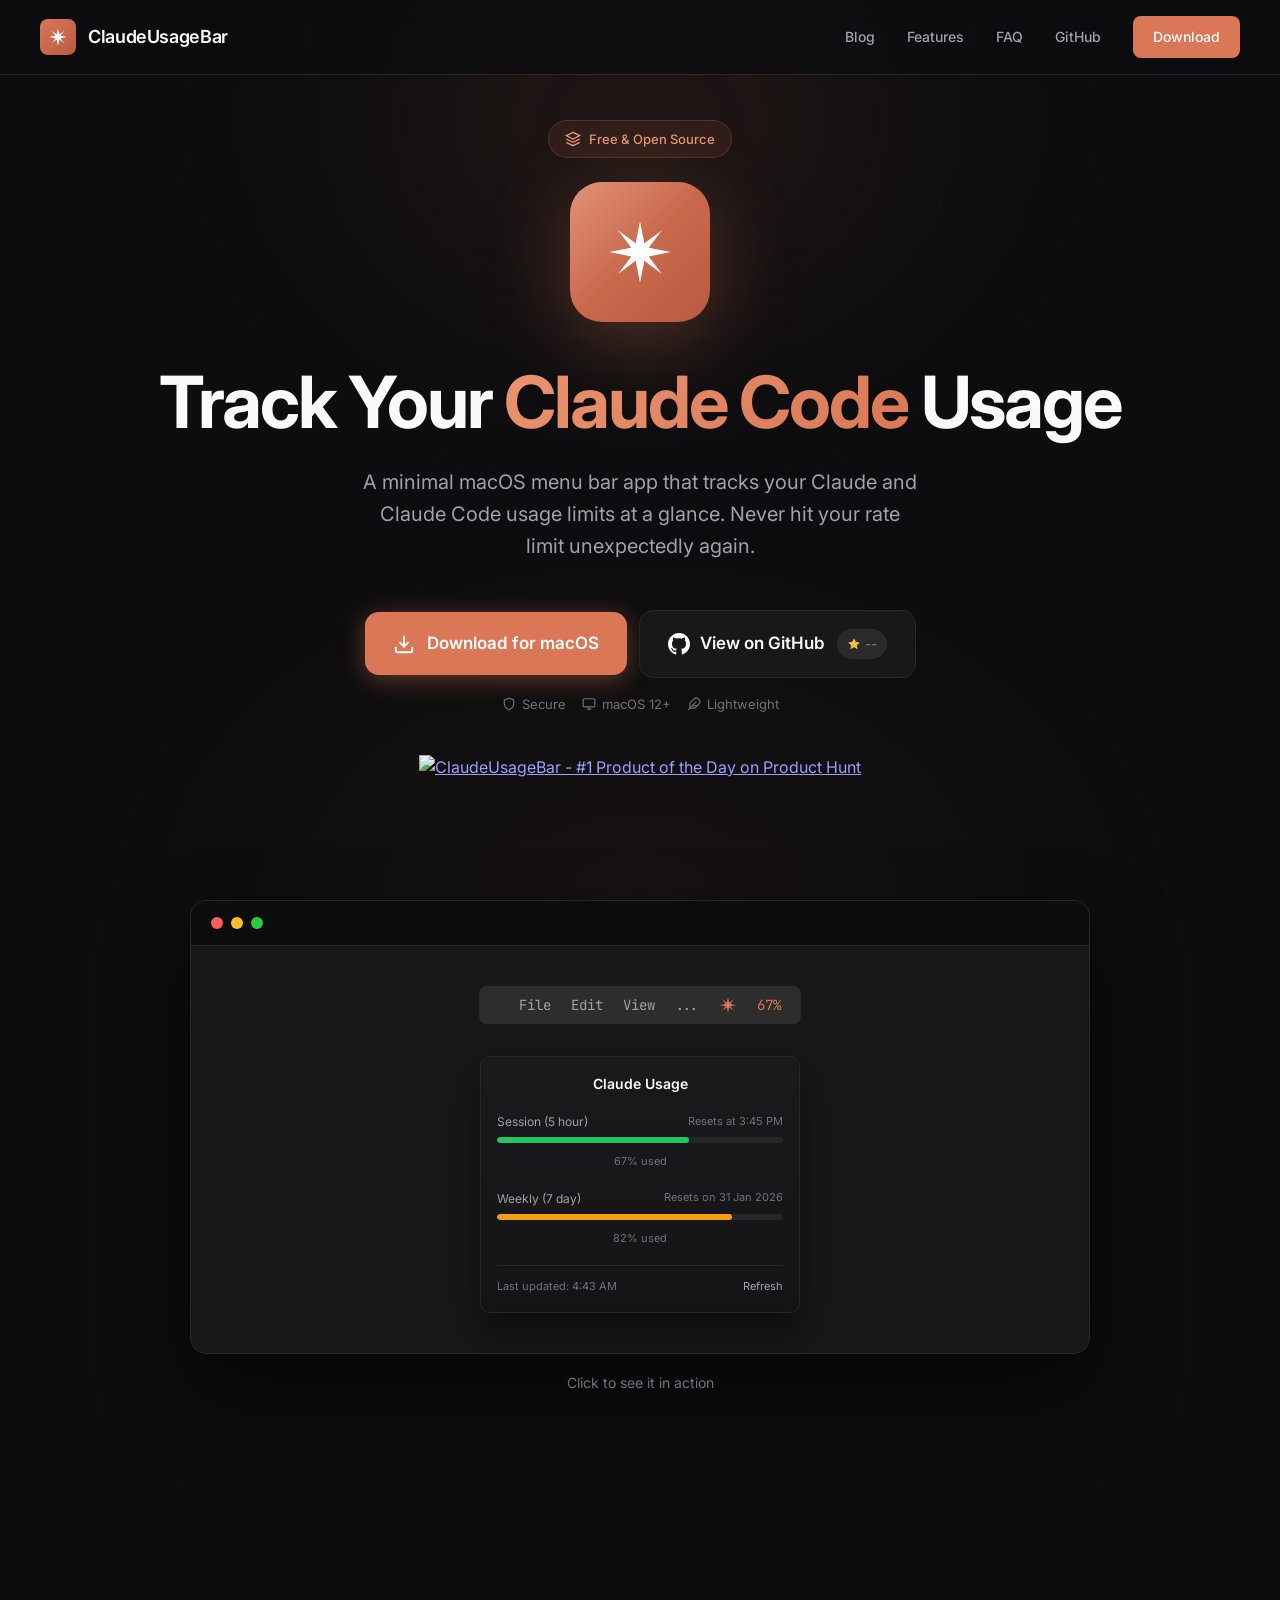
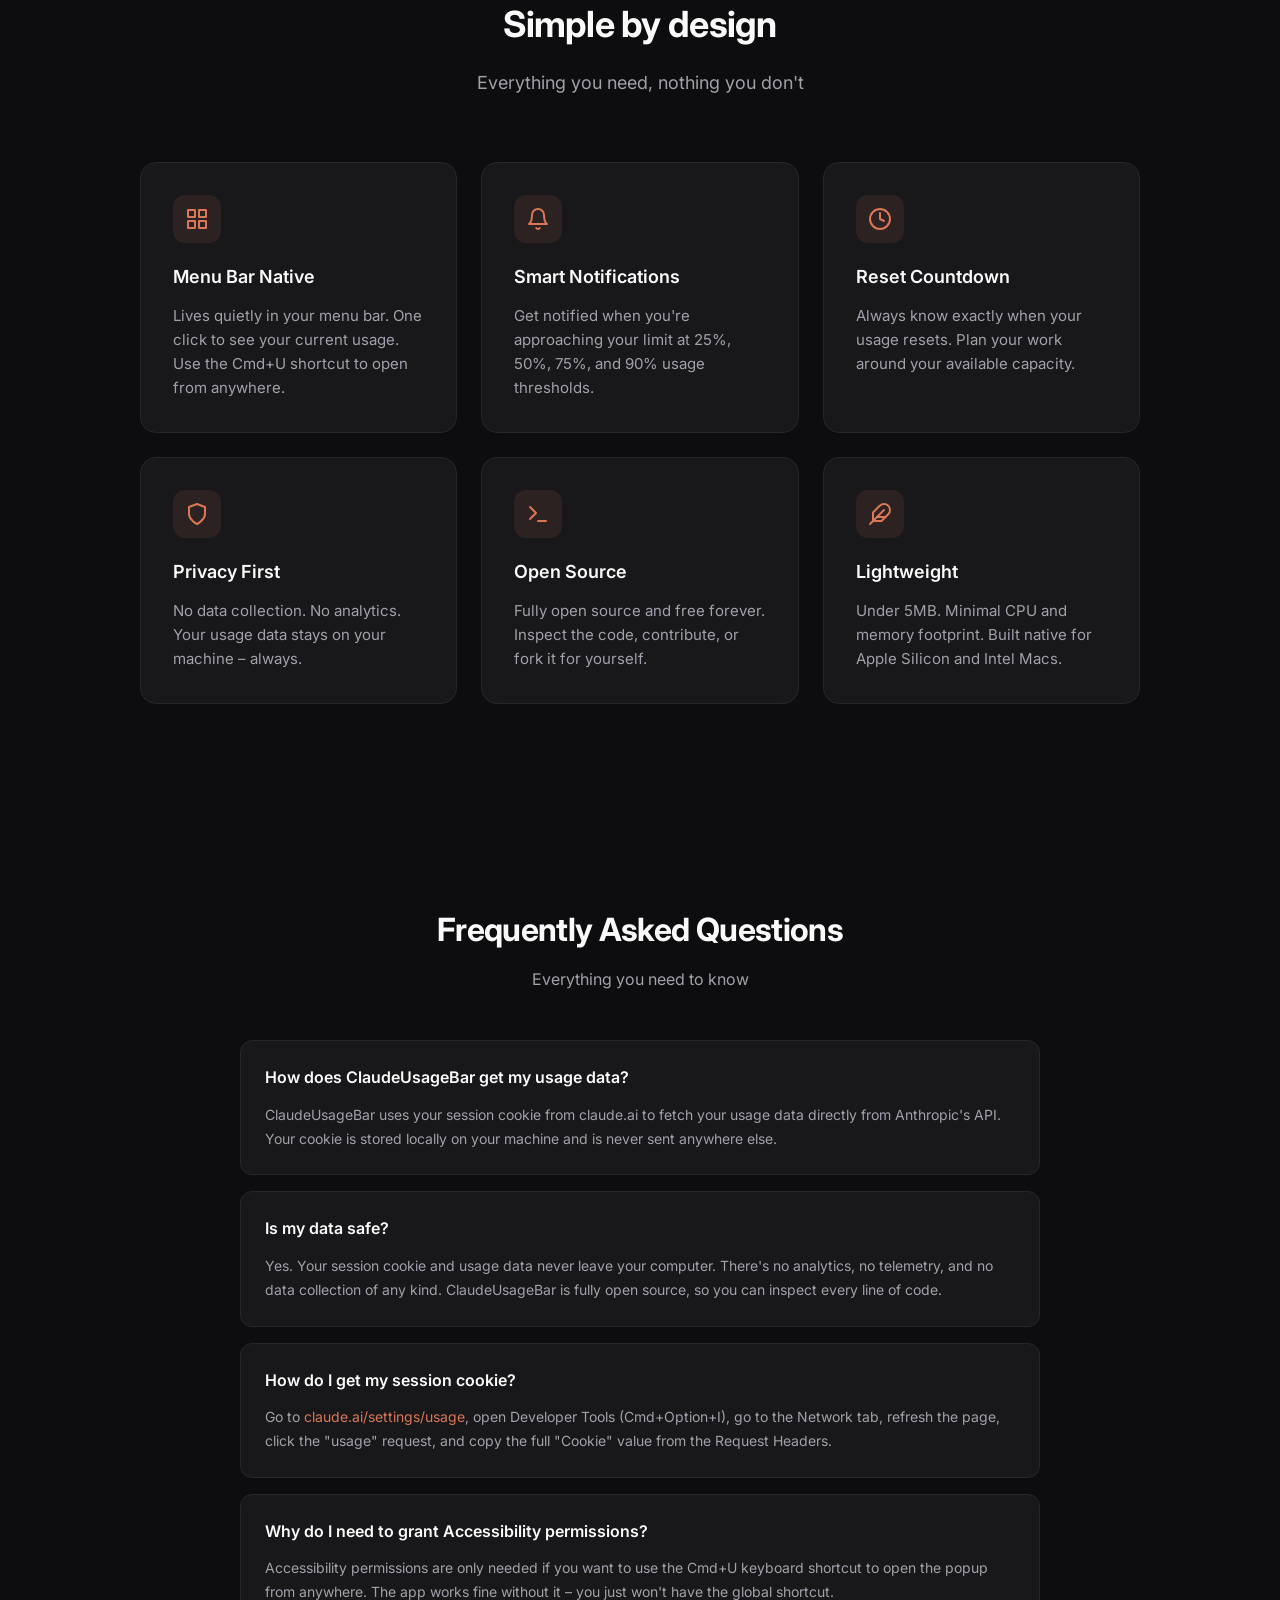
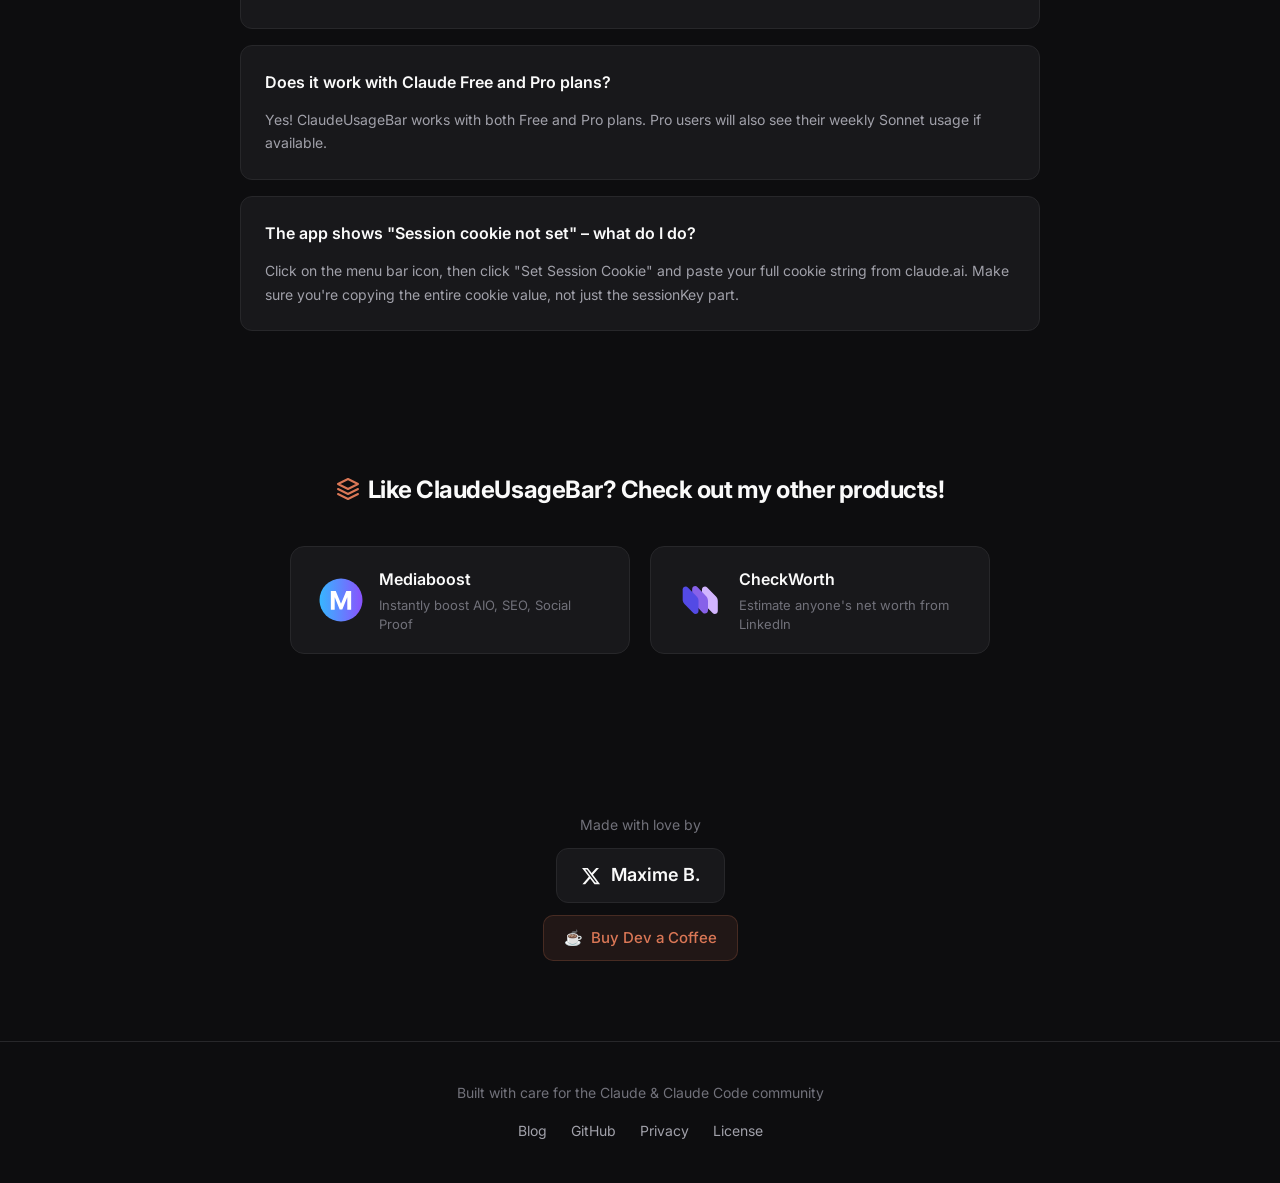
==== website/index.html @ 6d3be567 "chore: replace Scalepages promo with CheckWorth" ====
<!DOCTYPE html>
<html lang="en" style="background-color: #0d0d0f;">
<head>
  <meta charset="UTF-8">
  <meta name="viewport" content="width=device-width, initial-scale=1.0">
  <meta name="theme-color" content="#0d0d0f">
  <meta name="color-scheme" content="dark">
  <meta name="apple-mobile-web-app-status-bar-style" content="black-translucent">
  <link rel="icon" type="image/svg+xml" href="favicon.svg">
  <link rel="apple-touch-icon" href="apple-touch-icon.png">
  <link rel="canonical" href="https://claudeusagebar.com/">
  <title>ClaudeUsageBar – Free Claude & Claude Code Usage Tracker for macOS</title>
  <meta name="description" content="Free, open-source macOS menu bar app that tracks your Claude and Claude Code usage limits in real time. Get notifications before hitting your limit. Lightweight, private, and native.">
  <!-- Open Graph -->
  <meta property="og:type" content="website">
  <meta property="og:url" content="https://claudeusagebar.com/">
  <meta property="og:title" content="ClaudeUsageBar – Free Claude & Claude Code Usage Tracker for macOS">
  <meta property="og:description" content="Free, open-source macOS menu bar app that tracks your Claude and Claude Code usage limits in real time. Get notifications before hitting your limit. Lightweight, private, and native.">
  <meta property="og:image" content="https://claudeusagebar.com/og-image.png">
  <meta property="og:image:width" content="1200">
  <meta property="og:image:height" content="630">
  <meta property="og:image:alt" content="ClaudeUsageBar - Track your Claude AI usage from the macOS menu bar">
  <!-- Twitter -->
  <meta name="twitter:card" content="summary_large_image">
  <meta name="twitter:site" content="@maximemb_">
  <meta name="twitter:creator" content="@maximemb_">
  <meta name="twitter:title" content="ClaudeUsageBar – Free Claude & Claude Code Usage Tracker for macOS">
  <meta name="twitter:description" content="Free, open-source macOS menu bar app that tracks your Claude and Claude Code usage limits in real time. Get notifications before hitting your limit.">
  <meta name="twitter:image" content="https://claudeusagebar.com/og-image.png">
  <meta name="twitter:image:width" content="1200">
  <meta name="twitter:image:height" content="630">
  <meta name="twitter:image:alt" content="ClaudeUsageBar - Track your Claude AI usage from the macOS menu bar">
  <link rel="preconnect" href="https://fonts.googleapis.com">
  <link rel="preconnect" href="https://fonts.gstatic.com" crossorigin>
  <link href="https://fonts.googleapis.com/css2?family=Inter:wght@400;500;600;700&family=JetBrains+Mono:wght@500&display=swap" rel="stylesheet">
  <style>
    :root {
      --claude-orange: #da7756;
      --claude-orange-dark: #b85a42;
      --claude-orange-light: #e8956f;
      --bg-dark: #0d0d0f;
      --bg-card: #18181b;
      --bg-card-hover: #1f1f23;
      --text-primary: #fafafa;
      --text-secondary: #a1a1aa;
      --text-muted: #71717a;
      --border: #27272a;
    }

    * {
      margin: 0;
      padding: 0;
      box-sizing: border-box;
    }

    html {
      scroll-behavior: smooth;
      background-color: #0d0d0f !important;
    }

    body {
      font-family: 'Inter', -apple-system, BlinkMacSystemFont, sans-serif;
      background-color: #0d0d0f !important;
      color: var(--text-primary);
      line-height: 1.6;
      overflow-x: hidden;
      min-height: 100vh;
    }

    /* Ambient background */
    .ambient {
      position: fixed;
      inset: 0;
      pointer-events: none;
      z-index: 0;
    }

    .ambient::before {
      content: '';
      position: absolute;
      top: -20%;
      left: 50%;
      transform: translateX(-50%);
      width: 800px;
      height: 600px;
      background: radial-gradient(ellipse, rgba(218, 119, 86, 0.12) 0%, transparent 70%);
      filter: blur(80px);
    }

    .ambient::after {
      content: '';
      position: absolute;
      bottom: 0;
      left: 0;
      right: 0;
      height: 50%;
      background: radial-gradient(ellipse at bottom, rgba(218, 119, 86, 0.05) 0%, transparent 60%);
    }

    /* Navigation */
    nav {
      position: fixed;
      top: 0;
      left: 0;
      right: 0;
      z-index: 100;
      padding: 16px 24px;
      background: rgba(13, 13, 15, 0.8);
      backdrop-filter: blur(20px);
      border-bottom: 1px solid var(--border);
    }

    .nav-content {
      max-width: 1200px;
      margin: 0 auto;
      display: flex;
      align-items: center;
      justify-content: space-between;
    }

    .logo {
      display: flex;
      align-items: center;
      gap: 12px;
      text-decoration: none;
      color: var(--text-primary);
    }

    .logo-icon {
      width: 36px;
      height: 36px;
      border-radius: 8px;
      background: linear-gradient(135deg, var(--claude-orange) 0%, var(--claude-orange-dark) 100%);
      display: flex;
      align-items: center;
      justify-content: center;
    }

    .logo-icon svg {
      width: 20px;
      height: 20px;
    }

    .logo-text {
      font-weight: 600;
      font-size: 18px;
      letter-spacing: -0.02em;
    }

    .nav-links {
      display: flex;
      align-items: center;
      gap: 32px;
    }

    .nav-links a {
      color: var(--text-secondary);
      text-decoration: none;
      font-size: 14px;
      font-weight: 500;
      transition: color 0.2s;
    }

    .nav-links a:hover {
      color: var(--text-primary);
    }

    .nav-cta {
      background: var(--claude-orange);
      color: white !important;
      padding: 10px 20px;
      border-radius: 8px;
      transition: background 0.2s, transform 0.2s !important;
    }

    .nav-cta:hover {
      background: var(--claude-orange-light) !important;
      transform: translateY(-1px);
    }

    /* Hero */
    .hero {
      position: relative;
      z-index: 1;
      min-height: 100vh;
      display: flex;
      flex-direction: column;
      align-items: center;
      justify-content: center;
      padding: 80px 24px 80px;
      text-align: center;
    }

    .hero-badge {
      display: inline-flex;
      align-items: center;
      gap: 8px;
      padding: 8px 16px;
      background: rgba(218, 119, 86, 0.1);
      border: 1px solid rgba(218, 119, 86, 0.2);
      border-radius: 100px;
      font-size: 13px;
      font-weight: 500;
      color: var(--claude-orange-light);
      margin-bottom: 24px;
      animation: fadeInUp 0.6s ease-out;
    }

    .hero-badge svg {
      width: 16px;
      height: 16px;
    }

    .hero-icon {
      width: 140px;
      height: 140px;
      margin-bottom: 40px;
      animation: fadeInUp 0.6s ease-out 0.1s both;
      filter: drop-shadow(0 20px 40px rgba(218, 119, 86, 0.3));
    }

    .hero-icon-inner {
      width: 100%;
      height: 100%;
      border-radius: 32px;
      background: linear-gradient(135deg, var(--claude-orange) 0%, var(--claude-orange-dark) 100%);
      display: flex;
      align-items: center;
      justify-content: center;
      position: relative;
      overflow: hidden;
    }

    .hero-icon-inner::before {
      content: '';
      position: absolute;
      inset: 0;
      background: linear-gradient(135deg, rgba(255,255,255,0.2) 0%, transparent 50%);
    }

    .hero-icon-inner svg {
      width: 70px;
      height: 70px;
      position: relative;
      z-index: 1;
    }

    h1 {
      font-size: clamp(40px, 8vw, 72px);
      font-weight: 700;
      letter-spacing: -0.03em;
      line-height: 1.1;
      margin-bottom: 24px;
      animation: fadeInUp 0.6s ease-out 0.2s both;
    }

    h1 span {
      background: linear-gradient(135deg, var(--claude-orange-light) 0%, var(--claude-orange) 100%);
      -webkit-background-clip: text;
      -webkit-text-fill-color: transparent;
      background-clip: text;
    }

    .hero-subtitle {
      font-size: 20px;
      color: var(--text-secondary);
      max-width: 560px;
      margin: 0 auto 48px;
      animation: fadeInUp 0.6s ease-out 0.3s both;
    }

    .hero-cta {
      display: flex;
      flex-direction: column;
      align-items: center;
      gap: 16px;
      animation: fadeInUp 0.6s ease-out 0.4s both;
    }

    .hero-buttons {
      display: flex;
      align-items: center;
      gap: 12px;
      flex-wrap: wrap;
      justify-content: center;
    }

    .download-btn {
      display: inline-flex;
      align-items: center;
      justify-content: center;
      gap: 12px;
      padding: 18px 28px;
      min-width: 260px;
      background: var(--claude-orange);
      color: white;
      text-decoration: none;
      font-size: 17px;
      font-weight: 600;
      border-radius: 14px;
      transition: all 0.3s;
      box-shadow: 0 4px 24px rgba(218, 119, 86, 0.4);
    }

    .download-btn:hover {
      background: var(--claude-orange-light);
      transform: translateY(-2px);
      box-shadow: 0 8px 32px rgba(218, 119, 86, 0.5);
    }

    .download-btn svg {
      width: 22px;
      height: 22px;
    }

    .github-btn {
      display: inline-flex;
      align-items: center;
      justify-content: center;
      gap: 10px;
      padding: 18px 28px;
      min-width: 260px;
      background: var(--bg-card);
      color: var(--text-primary);
      text-decoration: none;
      font-size: 17px;
      font-weight: 600;
      border-radius: 14px;
      border: 1px solid var(--border);
      transition: all 0.3s;
    }

    .github-btn:hover {
      background: var(--bg-card-hover);
      border-color: var(--text-muted);
      transform: translateY(-2px);
    }

    .github-btn svg {
      width: 22px;
      height: 22px;
      fill: currentColor;
    }

    .github-stars {
      display: inline-flex;
      align-items: center;
      gap: 4px;
      padding: 4px 10px;
      background: rgba(255, 255, 255, 0.08);
      border-radius: 20px;
      font-size: 14px;
      font-weight: 500;
      color: var(--text-muted);
      margin-left: 2px;
    }

    .github-stars svg {
      width: 14px;
      height: 14px;
      fill: #f0c040;
    }

    .download-meta {
      display: flex;
      align-items: center;
      gap: 16px;
      font-size: 13px;
      color: var(--text-muted);
    }

    .download-meta span {
      display: flex;
      align-items: center;
      gap: 6px;
    }

    /* Screenshot */
    .screenshot-section {
      position: relative;
      z-index: 1;
      padding: 0 24px 120px;
    }

    .screenshot-container {
      max-width: 900px;
      margin: 0 auto;
      position: relative;
      text-align: center;
    }

    .screenshot {
      width: 100%;
      background: var(--bg-card);
      border-radius: 16px;
      border: 1px solid var(--border);
      overflow: hidden;
      box-shadow: 0 40px 80px rgba(0, 0, 0, 0.5);
    }

    .screenshot-header {
      display: flex;
      align-items: center;
      gap: 8px;
      padding: 16px 20px;
      background: var(--bg-dark);
      border-bottom: 1px solid var(--border);
    }

    .screenshot-dot {
      width: 12px;
      height: 12px;
      border-radius: 50%;
      background: var(--border);
    }

    .screenshot-dot.red { background: #ff5f57; }
    .screenshot-dot.yellow { background: #ffbd2e; }
    .screenshot-dot.green { background: #28c840; }

    .screenshot-content {
      padding: 40px;
      display: flex;
      align-items: center;
      justify-content: center;
      min-height: 400px;
    }

    .menu-bar-demo {
      display: flex;
      flex-direction: column;
      align-items: center;
      gap: 32px;
    }

    .menu-bar {
      display: flex;
      align-items: center;
      gap: 20px;
      padding: 8px 20px;
      background: #2d2d2d;
      border-radius: 8px;
    }

    .menu-item {
      font-size: 14px;
      color: var(--text-secondary);
      font-family: 'JetBrains Mono', monospace;
    }

    .menu-icon {
      width: 18px;
      height: 18px;
      display: flex;
      align-items: center;
      justify-content: center;
    }

    .menu-icon svg {
      width: 100%;
      height: 100%;
    }

    .usage-popup {
      background: linear-gradient(180deg, #1a1a1c 0%, #141416 100%);
      border: 1px solid var(--border);
      border-radius: 10px;
      padding: 16px;
      min-width: 320px;
      box-shadow: 0 20px 40px rgba(0, 0, 0, 0.5);
    }

    .usage-popup-title {
      font-weight: 600;
      font-size: 14px;
      margin-bottom: 16px;
      color: var(--text-primary);
    }

    .usage-section {
      margin-bottom: 16px;
    }

    .usage-section:last-of-type {
      margin-bottom: 12px;
    }

    .usage-section-header {
      display: flex;
      justify-content: space-between;
      align-items: center;
      margin-bottom: 6px;
    }

    .usage-section-label {
      font-size: 12px;
      color: var(--text-secondary);
    }

    .usage-section-reset {
      font-size: 11px;
      color: var(--text-muted);
    }

    .usage-progress {
      height: 6px;
      background: var(--border);
      border-radius: 3px;
      overflow: hidden;
      margin-bottom: 4px;
    }

    .usage-progress-bar {
      height: 100%;
      border-radius: 3px;
      transition: width 1s ease-out;
    }

    .usage-progress-bar.green {
      background: #22c55e;
    }

    .usage-progress-bar.orange {
      background: #f59e0b;
    }

    .usage-progress-bar.red {
      background: #ef4444;
    }

    .usage-section-percent {
      font-size: 11px;
      color: var(--text-muted);
    }

    .usage-popup-footer {
      display: flex;
      justify-content: space-between;
      align-items: center;
      padding-top: 12px;
      border-top: 1px solid var(--border);
      font-size: 11px;
      color: var(--text-muted);
    }

    .usage-popup-refresh {
      color: var(--text-secondary);
      cursor: pointer;
      transition: color 0.2s;
    }

    .usage-popup-refresh:hover {
      color: var(--text-primary);
    }

    /* Features */
    .features {
      position: relative;
      z-index: 1;
      padding: 80px 24px 120px;
    }

    .features-header {
      text-align: center;
      margin-bottom: 64px;
    }

    .features-header h2 {
      font-size: 36px;
      font-weight: 700;
      letter-spacing: -0.02em;
      margin-bottom: 16px;
    }

    .features-header p {
      color: var(--text-secondary);
      font-size: 18px;
    }

    .features-grid {
      display: grid;
      grid-template-columns: repeat(auto-fit, minmax(300px, 1fr));
      gap: 24px;
      max-width: 1000px;
      margin: 0 auto;
    }

    .feature-card {
      background: var(--bg-card);
      border: 1px solid var(--border);
      border-radius: 16px;
      padding: 32px;
      transition: all 0.3s;
    }

    .feature-card:hover {
      background: var(--bg-card-hover);
      border-color: rgba(218, 119, 86, 0.3);
      transform: translateY(-4px);
    }

    .feature-icon {
      width: 48px;
      height: 48px;
      background: rgba(218, 119, 86, 0.1);
      border-radius: 12px;
      display: flex;
      align-items: center;
      justify-content: center;
      margin-bottom: 20px;
    }

    .feature-icon svg {
      width: 24px;
      height: 24px;
      stroke: var(--claude-orange);
    }

    .feature-card h3 {
      font-size: 18px;
      font-weight: 600;
      margin-bottom: 12px;
    }

    .feature-card p {
      color: var(--text-secondary);
      font-size: 15px;
      line-height: 1.6;
    }

    /* Footer */
    footer {
      position: relative;
      z-index: 1;
      padding: 40px 24px;
      border-top: 1px solid var(--border);
      text-align: center;
    }

    .footer-content {
      max-width: 1200px;
      margin: 0 auto;
      display: flex;
      flex-direction: column;
      align-items: center;
      gap: 16px;
    }

    .footer-text {
      font-size: 14px;
      color: var(--text-muted);
    }

    .footer-links {
      display: flex;
      gap: 24px;
    }

    .footer-links a {
      color: var(--text-secondary);
      text-decoration: none;
      font-size: 14px;
      transition: color 0.2s;
    }

    .footer-links a:hover {
      color: var(--text-primary);
    }

    /* Animations */
    @keyframes fadeInUp {
      from {
        opacity: 0;
        transform: translateY(20px);
      }
      to {
        opacity: 1;
        transform: translateY(0);
      }
    }

    /* Creator section */
    .creator {
      position: relative;
      z-index: 1;
      padding: 80px 24px;
      text-align: center;
    }

    .creator-content {
      display: flex;
      flex-direction: column;
      align-items: center;
      gap: 12px;
    }

    .creator-label {
      font-size: 14px;
      color: var(--text-muted);
    }

    .creator-link {
      display: inline-flex;
      align-items: center;
      gap: 10px;
      color: var(--text-primary);
      text-decoration: none;
      font-size: 18px;
      font-weight: 600;
      padding: 12px 24px;
      background: var(--bg-card);
      border: 1px solid var(--border);
      border-radius: 12px;
      transition: all 0.3s;
    }

    .creator-link:hover {
      background: var(--bg-card-hover);
      border-color: rgba(218, 119, 86, 0.3);
      transform: translateY(-2px);
    }

    .creator-link svg {
      width: 20px;
      height: 20px;
      fill: currentColor;
    }

    .coffee-link {
      display: inline-flex;
      align-items: center;
      gap: 8px;
      color: var(--claude-orange);
      text-decoration: none;
      font-size: 15px;
      font-weight: 500;
      padding: 10px 20px;
      background: rgba(218, 119, 86, 0.1);
      border: 1px solid rgba(218, 119, 86, 0.2);
      border-radius: 10px;
      transition: all 0.3s;
    }

    .coffee-link:hover {
      background: rgba(218, 119, 86, 0.15);
      border-color: rgba(218, 119, 86, 0.3);
      transform: translateY(-2px);
    }

    /* Other Products */
    .other-products {
      position: relative;
      z-index: 1;
      padding: 60px 24px 80px;
    }

    .other-products-header {
      text-align: center;
      margin-bottom: 36px;
    }

    .other-products-header h2 {
      font-size: 24px;
      font-weight: 700;
      letter-spacing: -0.02em;
      color: var(--text-primary);
    }

    .products-grid {
      display: flex;
      justify-content: center;
      gap: 20px;
      max-width: 700px;
      margin: 0 auto;
      flex-wrap: wrap;
    }

    .product-card {
      display: flex;
      align-items: center;
      gap: 16px;
      padding: 20px 28px;
      background: var(--bg-card);
      border: 1px solid var(--border);
      border-radius: 14px;
      text-decoration: none;
      transition: all 0.3s;
      flex: 1 1 0;
      min-width: 280px;
      max-width: 340px;
    }

    .product-card:hover {
      background: var(--bg-card-hover);
      border-color: rgba(255, 255, 255, 0.1);
      transform: translateY(-3px);
    }

    .product-icon {
      width: 44px;
      height: 44px;
      flex-shrink: 0;
    }

    .product-icon svg {
      width: 100%;
      height: 100%;
    }

    .product-info {
      display: flex;
      flex-direction: column;
      gap: 4px;
    }

    .product-name {
      font-size: 16px;
      font-weight: 600;
      color: var(--text-primary);
    }

    .product-desc {
      font-size: 13px;
      color: var(--text-muted);
      line-height: 1.4;
    }

    /* FAQ Section */
    .faq {
      position: relative;
      z-index: 1;
      padding: 80px 24px;
    }

    .faq-header {
      text-align: center;
      margin-bottom: 48px;
    }

    .faq-header h2 {
      font-size: 32px;
      font-weight: 700;
      letter-spacing: -0.02em;
      margin-bottom: 12px;
    }

    .faq-header p {
      color: var(--text-secondary);
      font-size: 16px;
    }

    .faq-grid {
      max-width: 800px;
      margin: 0 auto;
      display: flex;
      flex-direction: column;
      gap: 16px;
    }

    .faq-item {
      background: var(--bg-card);
      border: 1px solid var(--border);
      border-radius: 12px;
      padding: 24px;
      transition: all 0.3s;
    }

    .faq-item:hover {
      border-color: rgba(218, 119, 86, 0.2);
    }

    .faq-question {
      font-size: 16px;
      font-weight: 600;
      margin-bottom: 12px;
      color: var(--text-primary);
    }

    .faq-answer {
      font-size: 14px;
      color: var(--text-secondary);
      line-height: 1.7;
    }

    .faq-answer a {
      color: var(--claude-orange);
      text-decoration: none;
    }

    .faq-answer a:hover {
      text-decoration: underline;
    }

    /* Mobile menu */
    .mobile-menu-toggle {
      display: none;
      background: none;
      border: none;
      cursor: pointer;
      padding: 8px;
      color: var(--text-primary);
    }

    .mobile-menu-toggle svg {
      width: 24px;
      height: 24px;
      stroke: currentColor;
    }

    .mobile-menu {
      display: none;
      position: fixed;
      top: 69px;
      left: 0;
      right: 0;
      background: rgba(13, 13, 15, 0.98);
      backdrop-filter: blur(20px);
      border-bottom: 1px solid var(--border);
      padding: 16px 24px;
      z-index: 99;
      flex-direction: column;
      gap: 12px;
    }

    .mobile-menu.active {
      display: flex;
    }

    .mobile-menu a {
      color: var(--text-secondary);
      text-decoration: none;
      font-size: 16px;
      font-weight: 500;
      padding: 12px 0;
      border-bottom: 1px solid var(--border);
      transition: color 0.2s;
    }

    .mobile-menu a:last-child {
      border-bottom: none;
    }

    .mobile-menu a:hover {
      color: var(--text-primary);
    }

    .mobile-menu .mobile-cta {
      background: var(--claude-orange);
      color: white;
      padding: 14px 20px;
      border-radius: 10px;
      text-align: center;
      border-bottom: none;
      margin-top: 8px;
    }

    /* Mobile */
    @media (max-width: 768px) {
      .nav-links {
        display: none;
      }

      .mobile-menu-toggle {
        display: block;
      }

      .hero {
        padding: 90px 20px 60px;
      }

      .hero-icon {
        width: 100px;
        height: 100px;
      }

      .hero-icon-inner {
        border-radius: 24px;
      }

      .hero-icon-inner svg {
        width: 50px;
        height: 50px;
      }

      .hero-subtitle {
        font-size: 17px;
      }

      .download-btn {
        padding: 16px 28px;
        font-size: 16px;
      }

      .screenshot-content {
        padding: 24px;
      }

      .features-grid {
        grid-template-columns: 1fr;
      }
    }
  </style>
  <script id="datafast-queue">
    window.datafast = window.datafast || function() {
      window.datafast.q = window.datafast.q || [];
      window.datafast.q.push(arguments);
    };
  </script>
  <script
    defer
    data-website-id="dfid_HMM2pp9guqaCpR3KioH9l"
    data-domain="claudeusagebar.com"
    src="https://datafa.st/js/script.js">
  </script>
</head>
<body style="background-color: #0d0d0f;">
  <div class="ambient"></div>

  <nav>
    <div class="nav-content">
      <a href="#" class="logo">
        <div class="logo-icon">
          <svg viewBox="0 0 16 16" fill="none" xmlns="http://www.w3.org/2000/svg">
            <path d="M8 1L9 6L13 3L10 7L15 8L10 9L13 13L9 10L8 15L7 10L3 13L6 9L1 8L6 7L3 3L7 6L8 1Z" fill="white"/>
          </svg>
        </div>
        <span class="logo-text">ClaudeUsageBar</span>
      </a>
      <div class="nav-links">
        <a href="/blog/">Blog</a>
        <a href="#features">Features</a>
        <a href="#faq">FAQ</a>
        <a href="https://github.com/Artzainnn/ClaudeUsageBar" target="_blank">GitHub</a>
        <a href="https://github.com/Artzainnn/ClaudeUsageBar/releases/latest/download/ClaudeUsageBar-Installer.dmg" class="nav-cta" data-fast-goal="download_macos">Download</a>
      </div>
      <button class="mobile-menu-toggle" onclick="document.getElementById('mobileMenu').classList.toggle('active')">
        <svg viewBox="0 0 24 24" fill="none" stroke-width="2" stroke-linecap="round" stroke-linejoin="round">
          <line x1="3" y1="12" x2="21" y2="12"/>
          <line x1="3" y1="6" x2="21" y2="6"/>
          <line x1="3" y1="18" x2="21" y2="18"/>
        </svg>
      </button>
    </div>
  </nav>
  <div id="mobileMenu" class="mobile-menu">
    <a href="/blog/" onclick="document.getElementById('mobileMenu').classList.remove('active')">Blog</a>
    <a href="#features" onclick="document.getElementById('mobileMenu').classList.remove('active')">Features</a>
    <a href="#faq" onclick="document.getElementById('mobileMenu').classList.remove('active')">FAQ</a>
    <a href="https://github.com/Artzainnn/ClaudeUsageBar" target="_blank" data-fast-goal="view_github">GitHub</a>
    <a href="https://x.com/maximemb_?s=21&t=38Tp8cgg5LrrdHz7FGdtzQ" target="_blank" data-fast-goal="click_twitter">
      <svg style="width: 16px; height: 16px; vertical-align: middle; margin-right: 6px; fill: currentColor;" viewBox="0 0 24 24"><path d="M18.244 2.25h3.308l-7.227 8.26 8.502 11.24H16.17l-5.214-6.817L4.99 21.75H1.68l7.73-8.835L1.254 2.25H8.08l4.713 6.231zm-1.161 17.52h1.833L7.084 4.126H5.117z"/></svg>
      Twitter
    </a>
    <a href="https://donate.stripe.com/3cIcN5b5H7Q8ay8bIDfIs02" target="_blank" data-fast-goal="buy_coffee">☕ Buy Dev a Coffee</a>
    <a href="https://github.com/Artzainnn/ClaudeUsageBar/releases/latest/download/ClaudeUsageBar-Installer.dmg" class="mobile-cta" data-fast-goal="download_macos">Download for macOS</a>
  </div>

  <section class="hero">
    <div class="hero-badge">
      <svg viewBox="0 0 24 24" fill="none" stroke="currentColor" stroke-width="2">
        <path d="M12 2L2 7l10 5 10-5-10-5zM2 17l10 5 10-5M2 12l10 5 10-5"/>
      </svg>
      Free &amp; Open Source
    </div>

    <div class="hero-icon">
      <div class="hero-icon-inner">
        <svg viewBox="0 0 16 16" fill="none" xmlns="http://www.w3.org/2000/svg">
          <path d="M8 1L9 6L13 3L10 7L15 8L10 9L13 13L9 10L8 15L7 10L3 13L6 9L1 8L6 7L3 3L7 6L8 1Z" fill="white"/>
        </svg>
      </div>
    </div>

    <h1>Track Your <span>Claude Code</span> Usage</h1>
    <p class="hero-subtitle">A minimal macOS menu bar app that tracks your Claude and Claude Code usage limits at a glance. Never hit your rate limit unexpectedly again.</p>

    <div class="hero-cta">
      <div class="hero-buttons">
        <a href="https://github.com/Artzainnn/ClaudeUsageBar/releases/latest/download/ClaudeUsageBar-Installer.dmg" class="download-btn" data-fast-goal="download_macos">
          <svg viewBox="0 0 24 24" fill="none" stroke="currentColor" stroke-width="2">
            <path d="M21 15v4a2 2 0 0 1-2 2H5a2 2 0 0 1-2-2v-4"/>
            <polyline points="7 10 12 15 17 10"/>
            <line x1="12" y1="15" x2="12" y2="3"/>
          </svg>
          Download for macOS
        </a>
        <a href="https://github.com/Artzainnn/ClaudeUsageBar" target="_blank" class="github-btn" data-fast-goal="view_github">
          <svg viewBox="0 0 24 24" xmlns="http://www.w3.org/2000/svg">
            <path d="M12 0c-6.626 0-12 5.373-12 12 0 5.302 3.438 9.8 8.207 11.387.599.111.793-.261.793-.577v-2.234c-3.338.726-4.033-1.416-4.033-1.416-.546-1.387-1.333-1.756-1.333-1.756-1.089-.745.083-.729.083-.729 1.205.084 1.839 1.237 1.839 1.237 1.07 1.834 2.807 1.304 3.492.997.107-.775.418-1.305.762-1.604-2.665-.305-5.467-1.334-5.467-5.931 0-1.311.469-2.381 1.236-3.221-.124-.303-.535-1.524.117-3.176 0 0 1.008-.322 3.301 1.23.957-.266 1.983-.399 3.003-.404 1.02.005 2.047.138 3.006.404 2.291-1.552 3.297-1.23 3.297-1.23.653 1.653.242 2.874.118 3.176.77.84 1.235 1.911 1.235 3.221 0 4.609-2.807 5.624-5.479 5.921.43.372.823 1.102.823 2.222v3.293c0 .319.192.694.801.576 4.765-1.589 8.199-6.086 8.199-11.386 0-6.627-5.373-12-12-12z"/>
          </svg>
          View on GitHub
          <span class="github-stars" id="starCount">
            <svg viewBox="0 0 24 24"><path d="M12 2l3.09 6.26L22 9.27l-5 4.87 1.18 6.88L12 17.77l-6.18 3.25L7 14.14 2 9.27l6.91-1.01L12 2z"/></svg>
            <span id="starNumber">--</span>
          </span>
        </a>
      </div>
      <div class="download-meta">
        <span>
          <svg width="14" height="14" viewBox="0 0 24 24" fill="none" stroke="currentColor" stroke-width="2">
            <path d="M12 22s8-4 8-10V5l-8-3-8 3v7c0 6 8 10 8 10z"/>
          </svg>
          Secure
        </span>
        <span>
          <svg width="14" height="14" viewBox="0 0 24 24" fill="none" stroke="currentColor" stroke-width="2">
            <rect x="2" y="3" width="20" height="14" rx="2" ry="2"/>
            <line x1="8" y1="21" x2="16" y2="21"/>
            <line x1="12" y1="17" x2="12" y2="21"/>
          </svg>
          macOS 12+
        </span>
        <span>
          <svg width="14" height="14" viewBox="0 0 24 24" fill="none" stroke="currentColor" stroke-width="2">
            <path d="M20.24 12.24a6 6 0 0 0-8.49-8.49L5 10.5V19h8.5z"/>
            <line x1="16" y1="8" x2="2" y2="22"/>
            <line x1="17.5" y1="15" x2="9" y2="15"/>
          </svg>
          Lightweight
        </span>
      </div>
      <a href="https://www.producthunt.com/products/claudeusagebar?embed=true&amp;utm_source=badge-top-post-badge&amp;utm_medium=badge&amp;utm_campaign=badge-claudeusagebar" target="_blank" rel="noopener noreferrer" style="display: inline-block; margin-top: 24px;">
        <img src="https://api.producthunt.com/widgets/embed-image/v1/top-post-badge.svg?post_id=1067826&amp;theme=dark&amp;period=daily&amp;t=1769934818885" alt="ClaudeUsageBar - #1 Product of the Day on Product Hunt" width="250" height="54" />
      </a>
    </div>
  </section>

  <section class="screenshot-section">
    <div class="screenshot-container">
      <div class="screenshot">
        <div class="screenshot-header">
          <span class="screenshot-dot red"></span>
          <span class="screenshot-dot yellow"></span>
          <span class="screenshot-dot green"></span>
        </div>
        <div class="screenshot-content">
          <div class="menu-bar-demo">
            <div class="menu-bar">
              <span class="menu-item"></span>
              <span class="menu-item">File</span>
              <span class="menu-item">Edit</span>
              <span class="menu-item">View</span>
              <span class="menu-item">...</span>
              <span class="menu-icon">
                <svg viewBox="0 0 16 16" fill="none" xmlns="http://www.w3.org/2000/svg">
                  <path d="M8 1L9 6L13 3L10 7L15 8L10 9L13 13L9 10L8 15L7 10L3 13L6 9L1 8L6 7L3 3L7 6L8 1Z" fill="#da7756"/>
                </svg>
              </span>
              <span class="menu-item" style="color: var(--claude-orange);">67%</span>
            </div>
            <div class="usage-popup" id="usagePopup">
              <div class="usage-popup-title">Claude Usage</div>

              <div class="usage-section">
                <div class="usage-section-header">
                  <span class="usage-section-label">Session (5 hour)</span>
                  <span class="usage-section-reset" id="sessionReset">Resets at 3:45 PM</span>
                </div>
                <div class="usage-progress">
                  <div class="usage-progress-bar green" id="sessionBar" style="width: 67%;"></div>
                </div>
                <span class="usage-section-percent" id="sessionPercent">67% used</span>
              </div>

              <div class="usage-section">
                <div class="usage-section-header">
                  <span class="usage-section-label">Weekly (7 day)</span>
                  <span class="usage-section-reset" id="weeklyReset">Resets on 31 Jan 2026</span>
                </div>
                <div class="usage-progress">
                  <div class="usage-progress-bar" id="weeklyBar" style="width: 82%;"></div>
                </div>
                <span class="usage-section-percent" id="weeklyPercent">82% used</span>
              </div>

              <div class="usage-popup-footer">
                <span id="lastUpdated">Last updated: 11:22 AM</span>
                <span class="usage-popup-refresh" id="refreshBtn" onclick="refreshUsage()">Refresh</span>
              </div>
            </div>
          </div>
        </div>
      </div>
      <div style="text-align: center; margin-top: 16px;">
        <a href="javascript:void(0)" onclick="refreshUsage()" style="color: var(--text-muted); font-size: 14px; text-decoration: none; cursor: pointer; transition: color 0.2s;" onmouseover="this.style.color='var(--claude-orange)'" onmouseout="this.style.color='var(--text-muted)'">Click to see it in action</a>
      </div>
    </div>
  </section>

  <section class="features" id="features">
    <div class="features-header">
      <h2>Simple by design</h2>
      <p>Everything you need, nothing you don't</p>
    </div>

    <div class="features-grid">
      <div class="feature-card">
        <div class="feature-icon">
          <svg viewBox="0 0 24 24" fill="none" stroke-width="2" stroke-linecap="round" stroke-linejoin="round">
            <rect x="3" y="3" width="7" height="7"/>
            <rect x="14" y="3" width="7" height="7"/>
            <rect x="14" y="14" width="7" height="7"/>
            <rect x="3" y="14" width="7" height="7"/>
          </svg>
        </div>
        <h3>Menu Bar Native</h3>
        <p>Lives quietly in your menu bar. One click to see your current usage. Use the Cmd+U shortcut to open from anywhere.</p>
      </div>

      <div class="feature-card">
        <div class="feature-icon">
          <svg viewBox="0 0 24 24" fill="none" stroke-width="2" stroke-linecap="round" stroke-linejoin="round">
            <path d="M18 8A6 6 0 0 0 6 8c0 7-3 9-3 9h18s-3-2-3-9"/>
            <path d="M13.73 21a2 2 0 0 1-3.46 0"/>
          </svg>
        </div>
        <h3>Smart Notifications</h3>
        <p>Get notified when you're approaching your limit at 25%, 50%, 75%, and 90% usage thresholds.</p>
      </div>

      <div class="feature-card">
        <div class="feature-icon">
          <svg viewBox="0 0 24 24" fill="none" stroke-width="2" stroke-linecap="round" stroke-linejoin="round">
            <circle cx="12" cy="12" r="10"/>
            <polyline points="12 6 12 12 16 14"/>
          </svg>
        </div>
        <h3>Reset Countdown</h3>
        <p>Always know exactly when your usage resets. Plan your work around your available capacity.</p>
      </div>

      <div class="feature-card">
        <div class="feature-icon">
          <svg viewBox="0 0 24 24" fill="none" stroke-width="2" stroke-linecap="round" stroke-linejoin="round">
            <path d="M12 22s8-4 8-10V5l-8-3-8 3v7c0 6 8 10 8 10z"/>
          </svg>
        </div>
        <h3>Privacy First</h3>
        <p>No data collection. No analytics. Your usage data stays on your machine – always.</p>
      </div>

      <div class="feature-card">
        <div class="feature-icon">
          <svg viewBox="0 0 24 24" fill="none" stroke-width="2" stroke-linecap="round" stroke-linejoin="round">
            <polyline points="4 17 10 11 4 5"/>
            <line x1="12" y1="19" x2="20" y2="19"/>
          </svg>
        </div>
        <h3>Open Source</h3>
        <p>Fully open source and free forever. Inspect the code, contribute, or fork it for yourself.</p>
      </div>

      <div class="feature-card">
        <div class="feature-icon">
          <svg viewBox="0 0 24 24" fill="none" stroke-width="2" stroke-linecap="round" stroke-linejoin="round">
            <path d="M20.24 12.24a6 6 0 0 0-8.49-8.49L5 10.5V19h8.5z"/>
            <line x1="16" y1="8" x2="2" y2="22"/>
            <line x1="17.5" y1="15" x2="9" y2="15"/>
          </svg>
        </div>
        <h3>Lightweight</h3>
        <p>Under 5MB. Minimal CPU and memory footprint. Built native for Apple Silicon and Intel Macs.</p>
      </div>
    </div>
  </section>

  <section class="faq" id="faq">
    <div class="faq-header">
      <h2>Frequently Asked Questions</h2>
      <p>Everything you need to know</p>
    </div>

    <div class="faq-grid">
      <div class="faq-item">
        <div class="faq-question">How does ClaudeUsageBar get my usage data?</div>
        <div class="faq-answer">ClaudeUsageBar uses your session cookie from claude.ai to fetch your usage data directly from Anthropic's API. Your cookie is stored locally on your machine and is never sent anywhere else.</div>
      </div>

      <div class="faq-item">
        <div class="faq-question">Is my data safe?</div>
        <div class="faq-answer">Yes. Your session cookie and usage data never leave your computer. There's no analytics, no telemetry, and no data collection of any kind. ClaudeUsageBar is fully open source, so you can inspect every line of code.</div>
      </div>

      <div class="faq-item">
        <div class="faq-question">How do I get my session cookie?</div>
        <div class="faq-answer">Go to <a href="https://claude.ai/settings/usage" target="_blank">claude.ai/settings/usage</a>, open Developer Tools (Cmd+Option+I), go to the Network tab, refresh the page, click the "usage" request, and copy the full "Cookie" value from the Request Headers.</div>
      </div>

      <div class="faq-item">
        <div class="faq-question">Why do I need to grant Accessibility permissions?</div>
        <div class="faq-answer">Accessibility permissions are only needed if you want to use the Cmd+U keyboard shortcut to open the popup from anywhere. The app works fine without it – you just won't have the global shortcut.</div>
      </div>

      <div class="faq-item">
        <div class="faq-question">Does it work with Claude Free and Pro plans?</div>
        <div class="faq-answer">Yes! ClaudeUsageBar works with both Free and Pro plans. Pro users will also see their weekly Sonnet usage if available.</div>
      </div>

      <div class="faq-item">
        <div class="faq-question">The app shows "Session cookie not set" – what do I do?</div>
        <div class="faq-answer">Click on the menu bar icon, then click "Set Session Cookie" and paste your full cookie string from claude.ai. Make sure you're copying the entire cookie value, not just the sessionKey part.</div>
      </div>
    </div>
  </section>

  <section class="other-products">
    <div class="other-products-header">
      <h2><svg style="width:24px;height:24px;vertical-align:-3px;margin-right:8px;" viewBox="0 0 24 24" fill="none" stroke="var(--claude-orange)" stroke-width="2" stroke-linecap="round" stroke-linejoin="round"><path d="M12 2L2 7l10 5 10-5-10-5zM2 17l10 5 10-5M2 12l10 5 10-5"/></svg>Like ClaudeUsageBar? Check out my other products!</h2>
    </div>
    <div class="products-grid">
      <a href="https://mediaboost.press?utm_source=claudeusagebar&utm_medium=website&utm_campaign=cross_promo" target="_blank" class="product-card">
        <div class="product-icon">
          <svg width="44" height="44" viewBox="0 0 40 41" fill="none" xmlns="http://www.w3.org/2000/svg">
            <rect y="0.5" width="40" height="40" rx="20" fill="url(#mb_grad)"/>
            <path d="M10.5366 12.0455H15.0877L19.8945 23.7727H20.0991L24.9059 12.0455H29.457V29.5H25.8775V18.1392H25.7326L21.2156 29.4148H18.7781L14.261 18.0966H14.1161V29.5H10.5366V12.0455Z" fill="white"/>
            <defs>
              <linearGradient id="mb_grad" x1="0" y1="20.5" x2="40" y2="20.5" gradientUnits="userSpaceOnUse">
                <stop stop-color="#37B6FF"/>
                <stop offset="0.524" stop-color="#6282FE"/>
                <stop offset="1" stop-color="#8A52FD"/>
              </linearGradient>
            </defs>
          </svg>
        </div>
        <div class="product-info">
          <span class="product-name">Mediaboost</span>
          <span class="product-desc">Instantly boost AIO, SEO, Social Proof</span>
        </div>
      </a>
      <a href="https://checkworth.app?utm_source=claudeusagebar&utm_medium=website&utm_campaign=cross_promo" target="_blank" class="product-card">
        <div class="product-icon">
          <svg width="44" height="44" viewBox="0 0 40 48" fill="none" xmlns="http://www.w3.org/2000/svg">
            <path d="M21.0576 12.5854C21.0576 9.61202 24.6737 8.14655 26.7437 10.281L36.3772 20.2143C37.6334 21.5096 38.3359 23.2431 38.3359 25.0475V35.8892C38.3359 38.8626 34.7199 40.3281 32.6498 38.1936L23.0163 28.2603C21.7601 26.965 21.0576 25.2315 21.0576 23.4271V12.5854Z" fill="#D2B5FF"/>
            <path d="M10.3496 12.1675C10.3496 9.19405 13.9657 7.72859 16.0357 9.86307L25.3877 19.5061C26.8245 20.9876 27.6279 22.9702 27.6279 25.0339V35.4712C27.6279 38.4446 24.0119 39.9101 21.9418 37.7756L12.3083 27.8423C11.0521 26.547 10.3496 24.8135 10.3496 23.0091V12.1675Z" fill="#8761E9"/>
            <path d="M0 12.5854C0 9.61202 3.61605 8.14655 5.68611 10.281L15.3196 20.2143C16.5758 21.5096 17.2783 23.2431 17.2783 25.0475V35.8892C17.2783 38.8626 13.6623 40.3281 11.5922 38.1936L1.95872 28.2603C0.702526 26.965 0 25.2315 0 23.4271V12.5854Z" fill="#534AE5"/>
          </svg>
        </div>
        <div class="product-info">
          <span class="product-name">CheckWorth</span>
          <span class="product-desc">Estimate anyone's net worth from LinkedIn</span>
        </div>
      </a>
    </div>
  </section>

  <section class="creator">
    <div class="creator-content">
      <span class="creator-label">Made with love by</span>
      <a href="https://x.com/maximemb_?s=21&t=38Tp8cgg5LrrdHz7FGdtzQ" target="_blank" class="creator-link" data-fast-goal="click_twitter">
        <svg viewBox="0 0 24 24" xmlns="http://www.w3.org/2000/svg">
          <path d="M18.244 2.25h3.308l-7.227 8.26 8.502 11.24H16.17l-5.214-6.817L4.99 21.75H1.68l7.73-8.835L1.254 2.25H8.08l4.713 6.231zm-1.161 17.52h1.833L7.084 4.126H5.117z"/>
        </svg>
        Maxime B.
      </a>
      <a href="https://donate.stripe.com/3cIcN5b5H7Q8ay8bIDfIs02" target="_blank" class="coffee-link" data-fast-goal="buy_coffee">
        <span>☕</span>
        Buy Dev a Coffee
      </a>
    </div>
  </section>

  <footer>
    <div class="footer-content">
      <p class="footer-text">Built with care for the Claude & Claude Code community</p>
      <div class="footer-links">
        <a href="/blog/">Blog</a>
        <a href="https://github.com/Artzainnn/ClaudeUsageBar" target="_blank">GitHub</a>
        <a href="https://github.com/Artzainnn/ClaudeUsageBar#-features" target="_blank">Privacy</a>
        <a href="https://github.com/Artzainnn/ClaudeUsageBar/blob/main/LICENSE" target="_blank">License</a>
      </div>
    </div>
  </footer>

  <script>
    // Update last updated time to user's current time
    function updateLastUpdatedTime() {
      const now = new Date();
      const timeStr = now.toLocaleTimeString('en-US', { hour: 'numeric', minute: '2-digit', hour12: true });
      document.getElementById('lastUpdated').textContent = 'Last updated: ' + timeStr;
    }

    // Generate random usage data
    function refreshUsage() {
      const sessionPercent = Math.floor(Math.random() * 85) + 5; // 5-90%
      const weeklyPercent = Math.floor(Math.random() * 85) + 10; // 10-95%

      // Update session
      const sessionBar = document.getElementById('sessionBar');
      sessionBar.style.width = sessionPercent + '%';
      sessionBar.className = 'usage-progress-bar ' + (sessionPercent < 70 ? 'green' : sessionPercent < 90 ? 'orange' : 'red');
      document.getElementById('sessionPercent').textContent = sessionPercent + '% used';

      // Update weekly
      const weeklyBar = document.getElementById('weeklyBar');
      weeklyBar.style.width = weeklyPercent + '%';
      weeklyBar.className = 'usage-progress-bar ' + (weeklyPercent < 70 ? 'green' : weeklyPercent < 90 ? 'orange' : 'red');
      document.getElementById('weeklyPercent').textContent = weeklyPercent + '% used';

      // Update menu bar percentage display
      const menuPercent = document.querySelector('.menu-item[style]');
      if (menuPercent) menuPercent.textContent = sessionPercent + '%';

      // Update last updated time
      updateLastUpdatedTime();
    }

    // Toggle usage popup with Cmd+U
    function toggleUsagePopup() {
      const popup = document.getElementById('usagePopup');
      if (popup.style.display === 'none') {
        popup.style.display = 'block';
        updateLastUpdatedTime();
      } else {
        popup.style.display = 'none';
      }
    }

    // Listen for Cmd+U keyboard shortcut
    document.addEventListener('keydown', function(e) {
      if ((e.metaKey || e.ctrlKey) && e.key === 'u') {
        e.preventDefault();
        toggleUsagePopup();
      }
    });

    // Fetch GitHub star count
    function fetchStarCount() {
      fetch('https://api.github.com/repos/Artzainnn/ClaudeUsageBar')
        .then(r => r.json())
        .then(data => {
          if (data.stargazers_count !== undefined) {
            document.getElementById('starNumber').textContent = data.stargazers_count;
          }
        })
        .catch(() => {});
    }

    // Initialize on page load
    document.addEventListener('DOMContentLoaded', function() {
      updateLastUpdatedTime();
      fetchStarCount();

      // Set initial weekly bar color
      const weeklyBar = document.getElementById('weeklyBar');
      weeklyBar.className = 'usage-progress-bar orange';
    });
  </script>
</body>
</html>
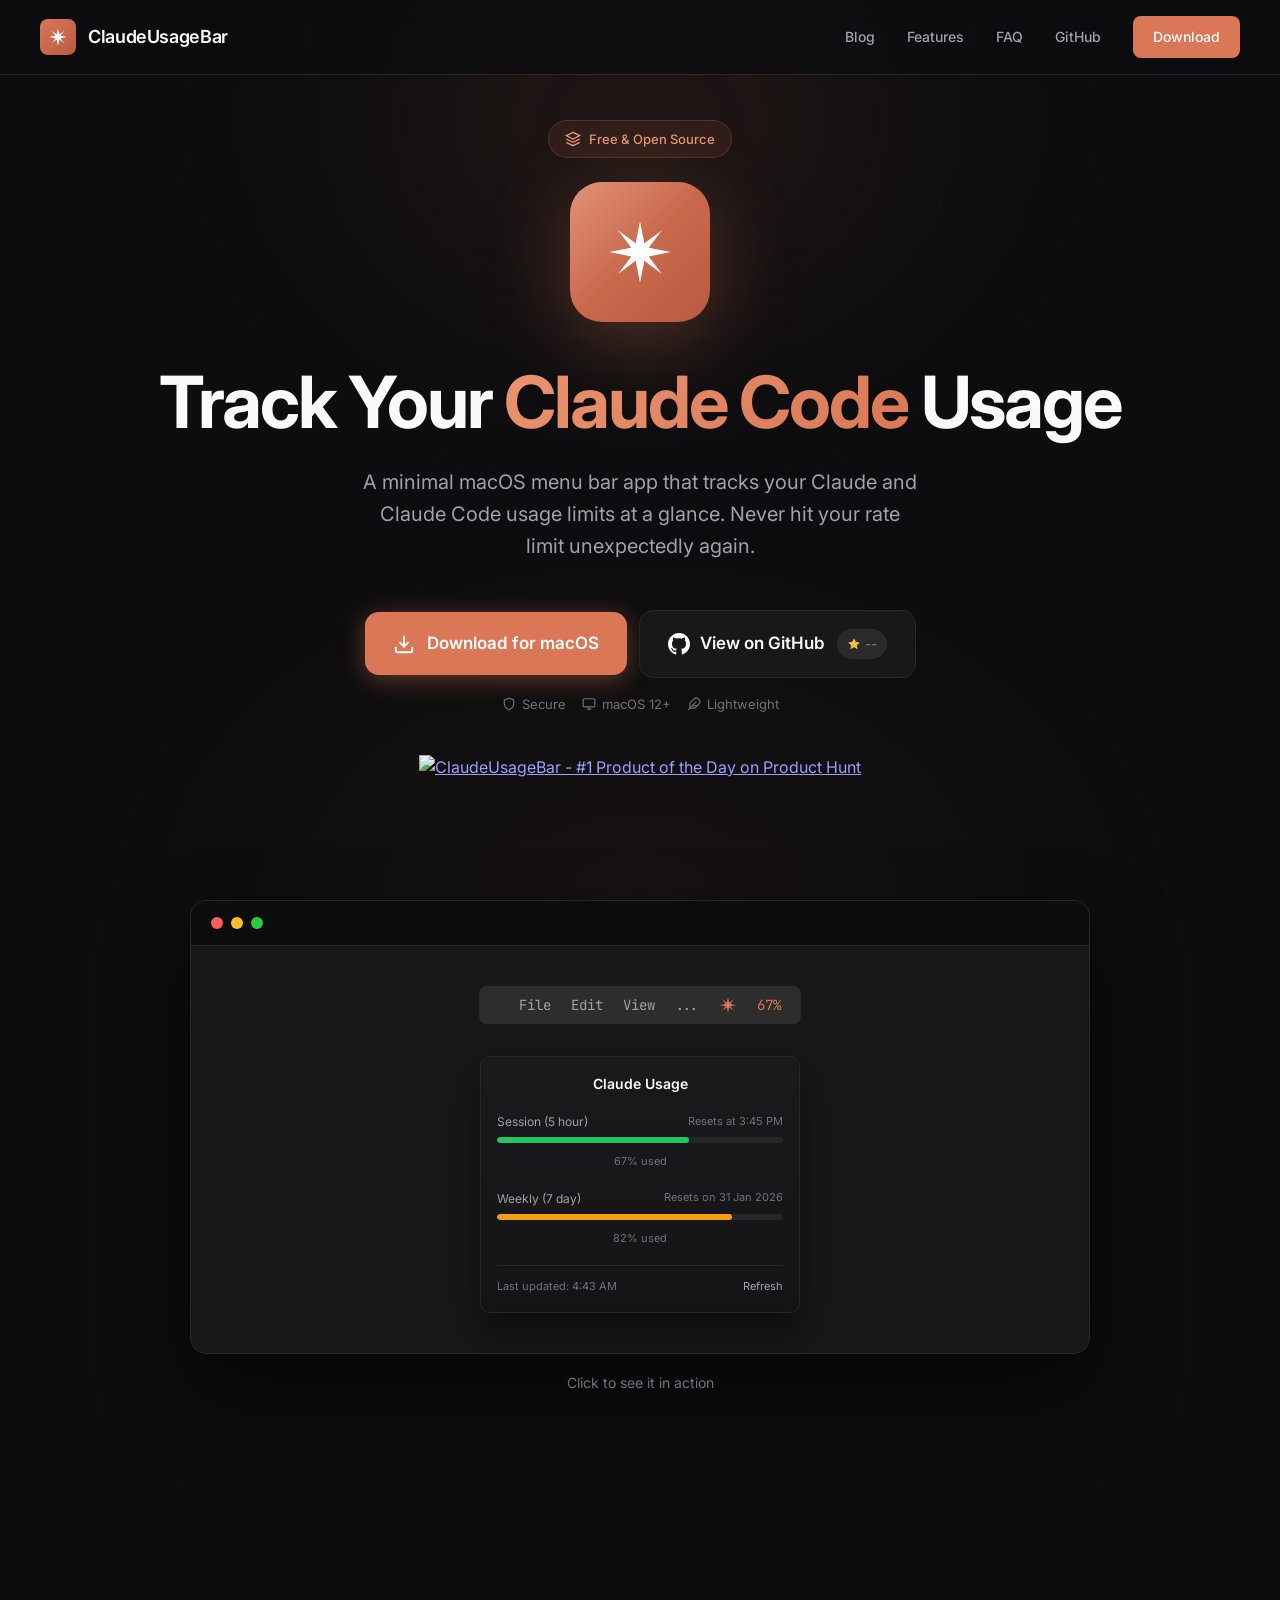
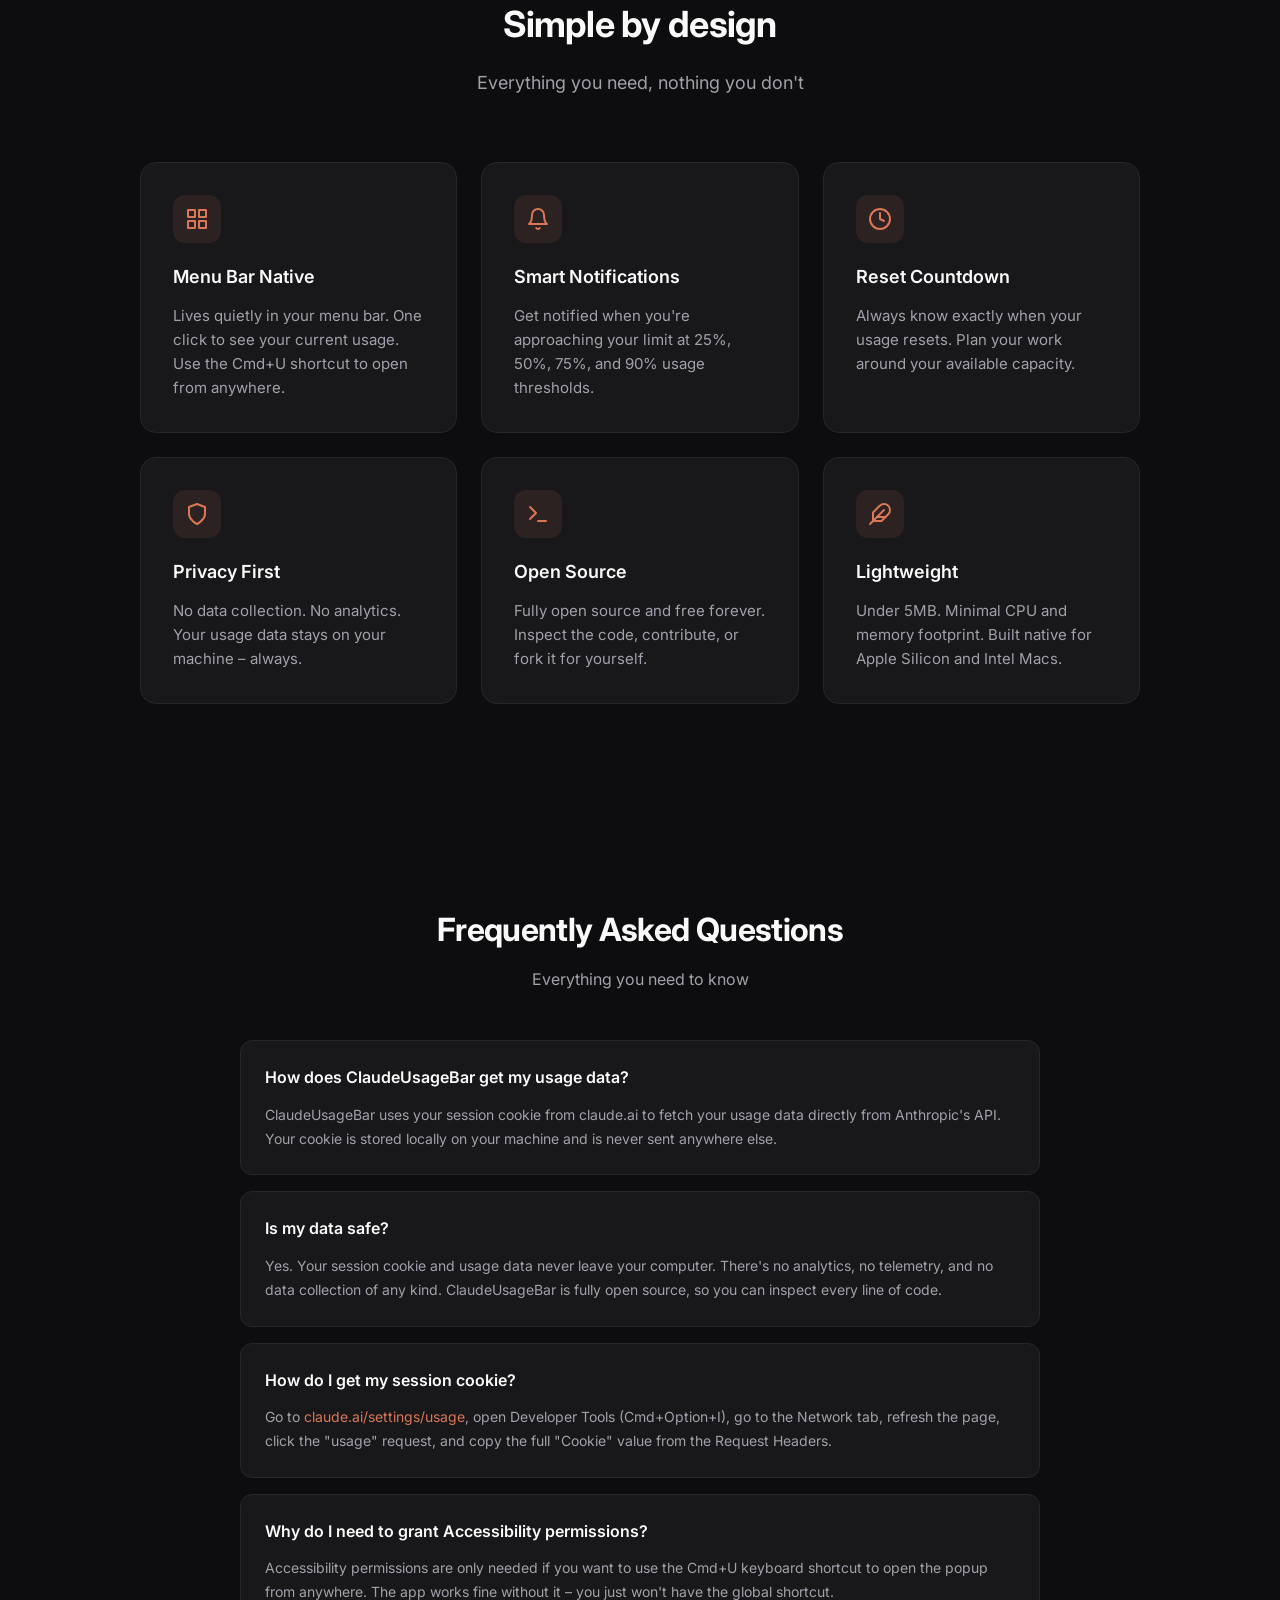
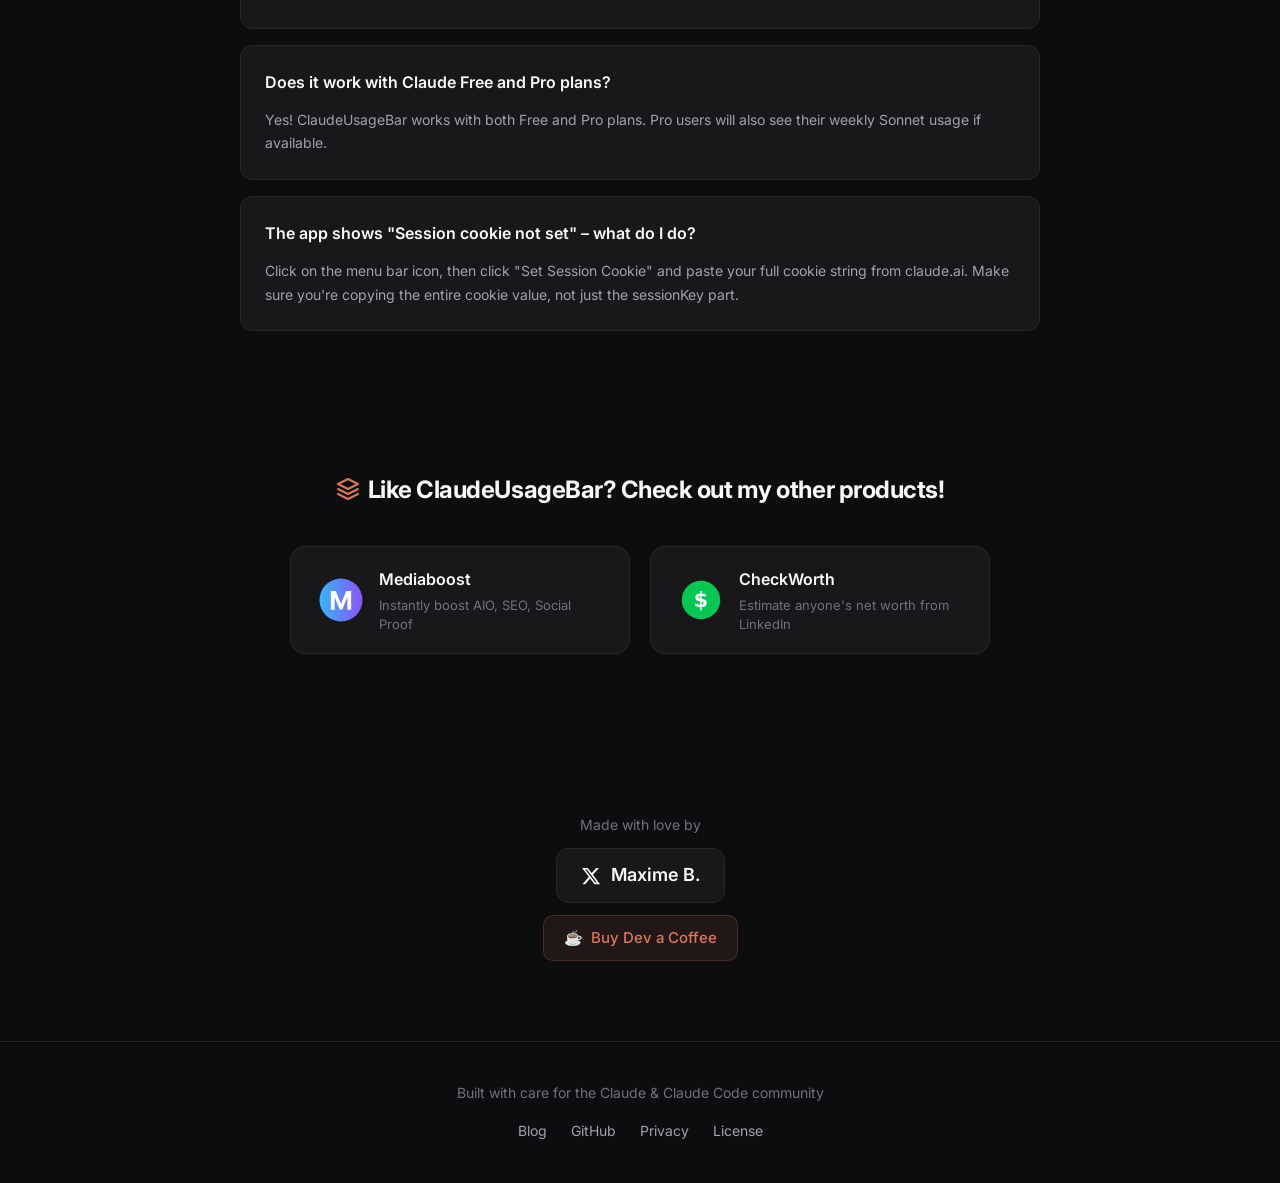
==== commit 5d03e7a0: "chore: update CheckWorth promo logo" ====
--- a/website/index.html
+++ b/website/index.html
@@ -1329,10 +1329,9 @@
       </a>
       <a href="https://checkworth.app?utm_source=claudeusagebar&utm_medium=website&utm_campaign=cross_promo" target="_blank" class="product-card">
         <div class="product-icon">
-          <svg width="44" height="44" viewBox="0 0 40 48" fill="none" xmlns="http://www.w3.org/2000/svg">
-            <path d="M21.0576 12.5854C21.0576 9.61202 24.6737 8.14655 26.7437 10.281L36.3772 20.2143C37.6334 21.5096 38.3359 23.2431 38.3359 25.0475V35.8892C38.3359 38.8626 34.7199 40.3281 32.6498 38.1936L23.0163 28.2603C21.7601 26.965 21.0576 25.2315 21.0576 23.4271V12.5854Z" fill="#D2B5FF"/>
-            <path d="M10.3496 12.1675C10.3496 9.19405 13.9657 7.72859 16.0357 9.86307L25.3877 19.5061C26.8245 20.9876 27.6279 22.9702 27.6279 25.0339V35.4712C27.6279 38.4446 24.0119 39.9101 21.9418 37.7756L12.3083 27.8423C11.0521 26.547 10.3496 24.8135 10.3496 23.0091V12.1675Z" fill="#8761E9"/>
-            <path d="M0 12.5854C0 9.61202 3.61605 8.14655 5.68611 10.281L15.3196 20.2143C16.5758 21.5096 17.2783 23.2431 17.2783 25.0475V35.8892C17.2783 38.8626 13.6623 40.3281 11.5922 38.1936L1.95872 28.2603C0.702526 26.965 0 25.2315 0 23.4271V12.5854Z" fill="#534AE5"/>
+          <svg width="44" height="44" viewBox="0 0 64 64" fill="none" xmlns="http://www.w3.org/2000/svg" aria-label="CheckWorth logo">
+            <circle cx="32" cy="32" r="28" fill="#00C853"/>
+            <text x="32" y="32" font-family="system-ui, -apple-system, 'Segoe UI', Helvetica, sans-serif" font-size="30" font-weight="700" fill="#ffffff" text-anchor="middle" dominant-baseline="central">$</text>
           </svg>
         </div>
         <div class="product-info">
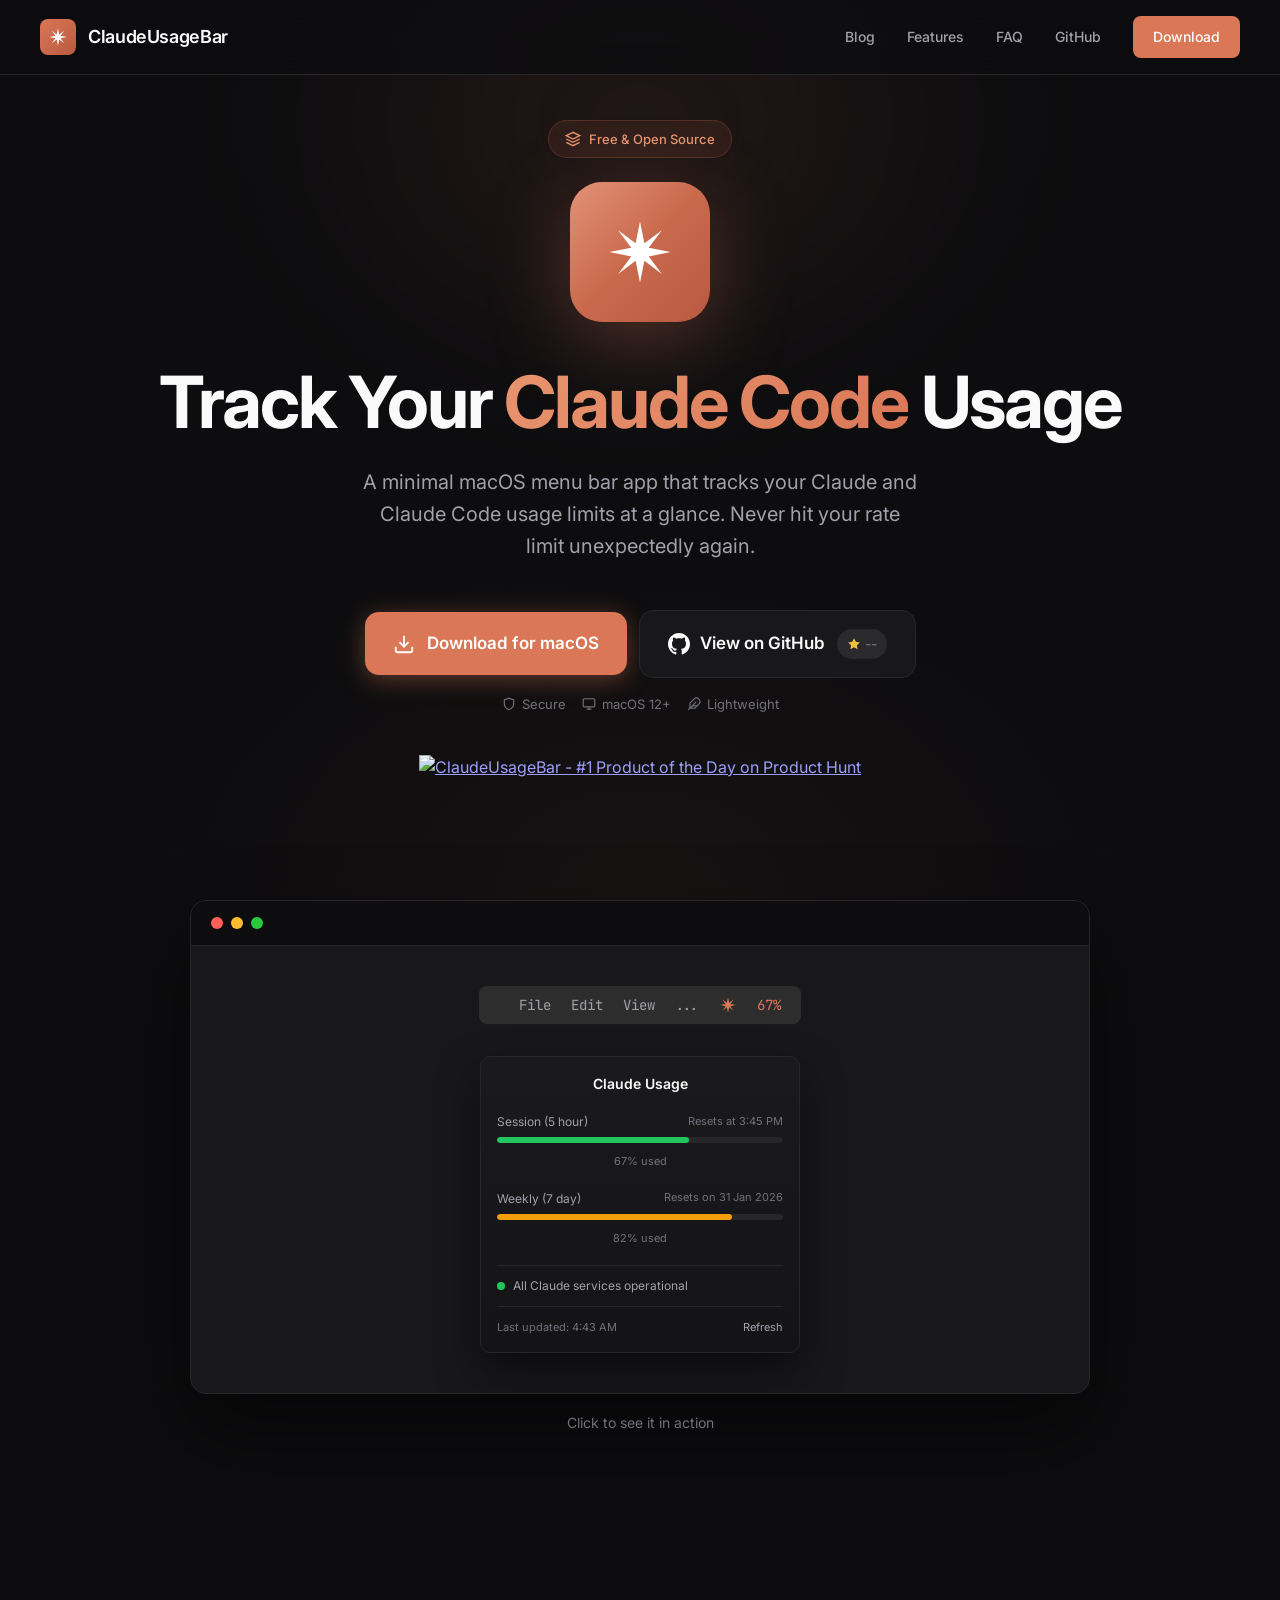
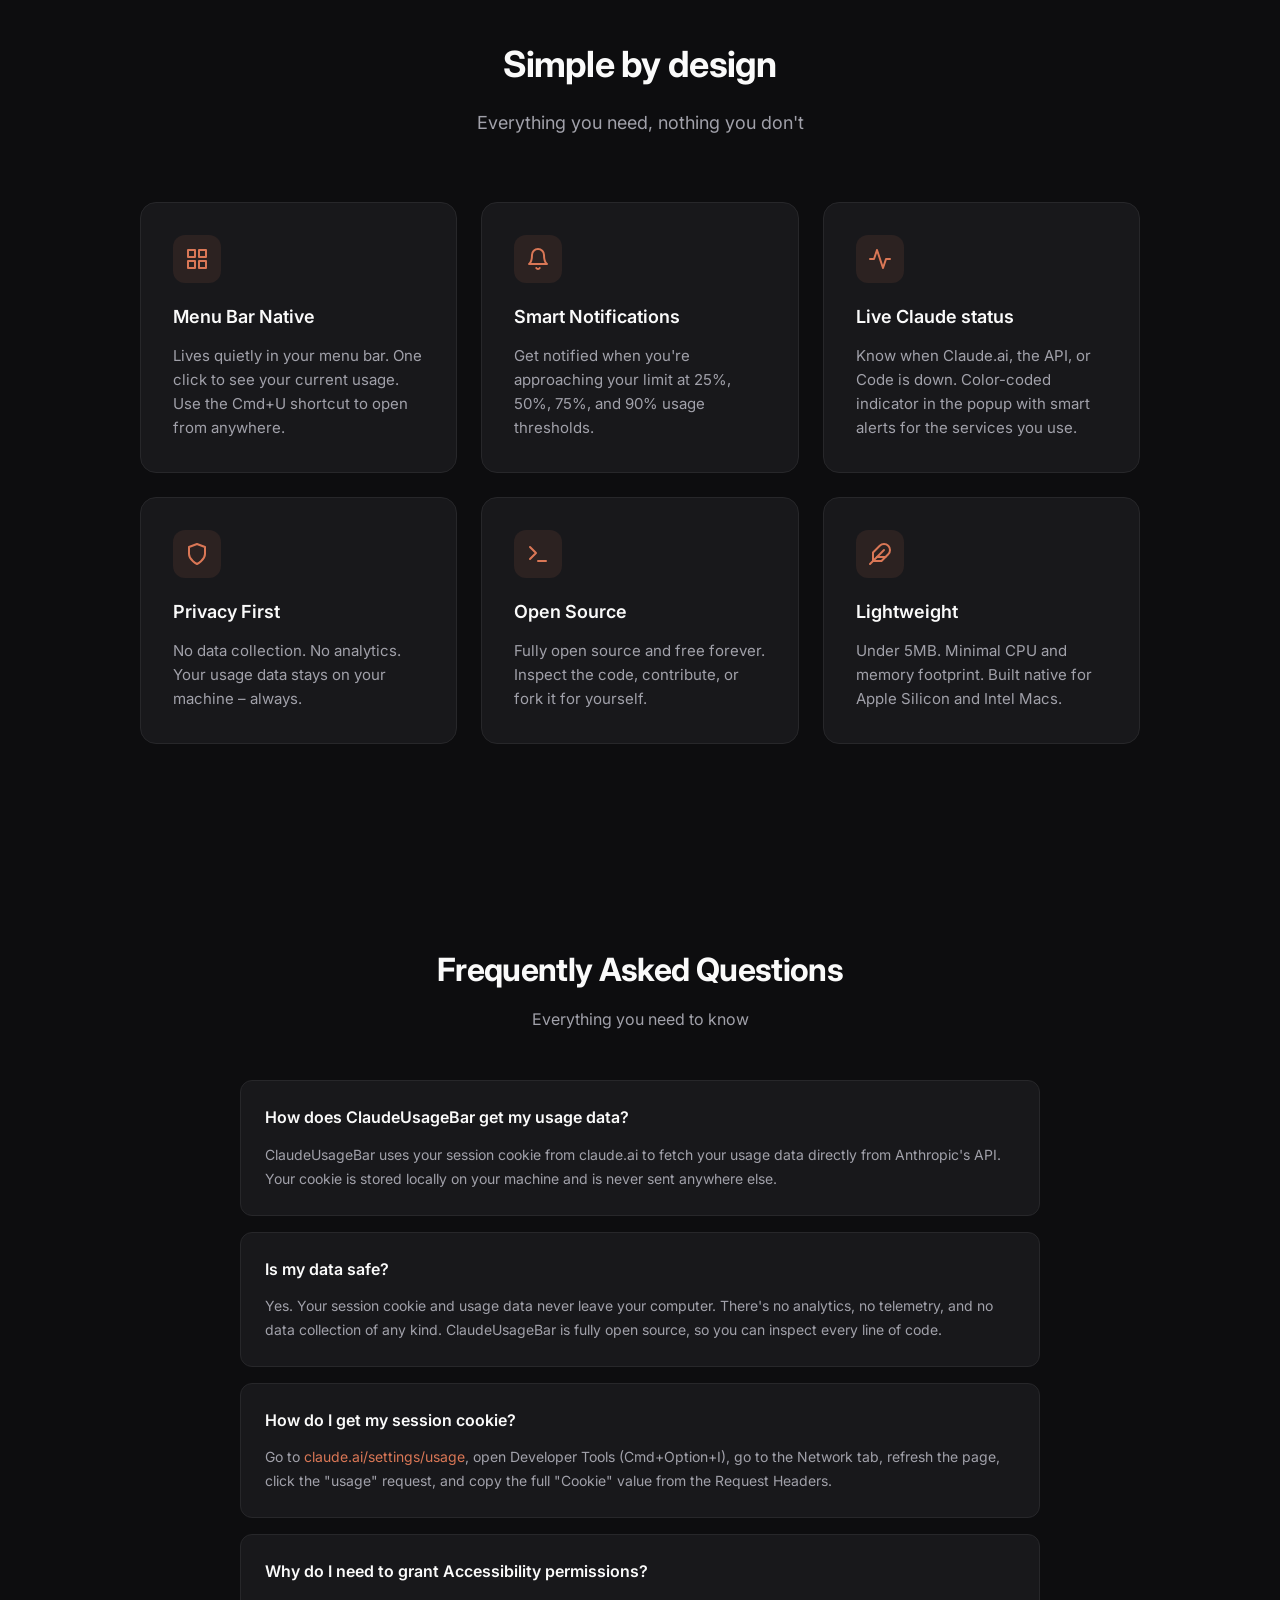
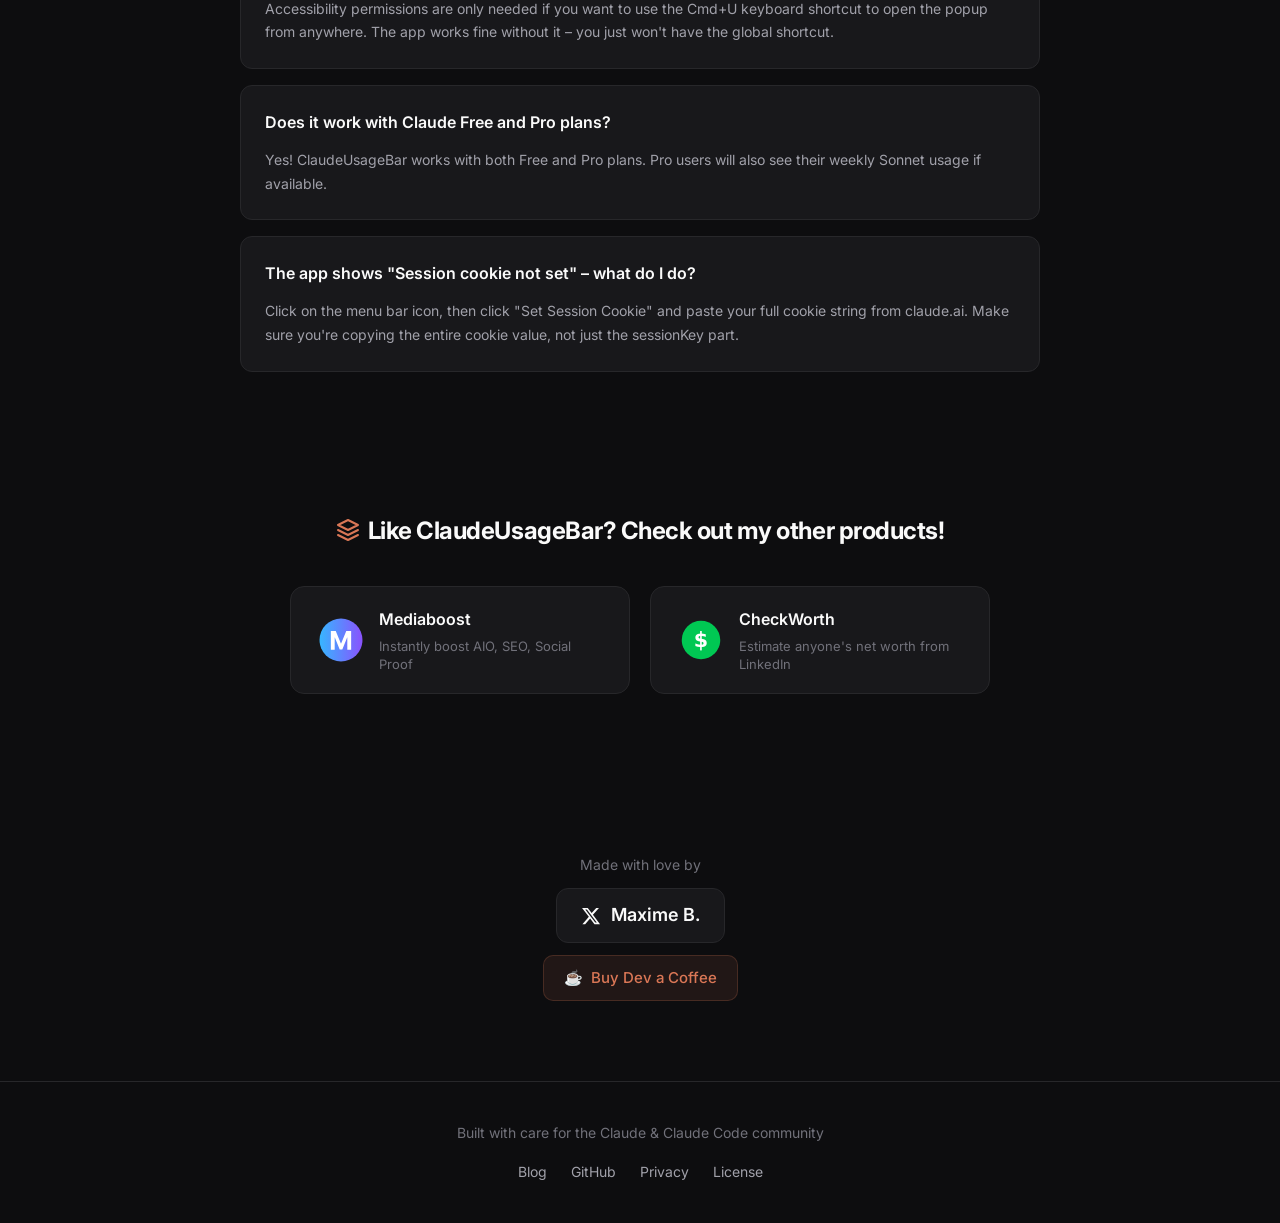
==== commit f6f0a74c: "Website: surface Live Claude status feature - Replace 'Reset Countdown' feature card with 'Live Clau" ====
--- a/website/index.html
+++ b/website/index.html
@@ -533,6 +533,28 @@
       color: var(--text-muted);
     }
 
+    .usage-status-row {
+      display: flex;
+      align-items: center;
+      gap: 8px;
+      padding: 10px 0;
+      border-top: 1px solid var(--border);
+      font-size: 12px;
+      color: var(--text-secondary);
+    }
+
+    .usage-status-dot {
+      width: 8px;
+      height: 8px;
+      border-radius: 50%;
+      flex-shrink: 0;
+      transition: background-color 0.3s;
+    }
+
+    .usage-status-dot.green  { background: #21c55d; }
+    .usage-status-dot.orange { background: #ff8c42; }
+    .usage-status-dot.red    { background: #ff3b30; }
+
     .usage-popup-footer {
       display: flex;
       justify-content: space-between;
@@ -1173,6 +1195,11 @@
                 <span class="usage-section-percent" id="weeklyPercent">82% used</span>
               </div>
 
+              <div class="usage-status-row" id="statusRow">
+                <span class="usage-status-dot green" id="statusDot"></span>
+                <span id="statusLabel">All Claude services operational</span>
+              </div>
+
               <div class="usage-popup-footer">
                 <span id="lastUpdated">Last updated: 11:22 AM</span>
                 <span class="usage-popup-refresh" id="refreshBtn" onclick="refreshUsage()">Refresh</span>
@@ -1221,12 +1248,11 @@
       <div class="feature-card">
         <div class="feature-icon">
           <svg viewBox="0 0 24 24" fill="none" stroke-width="2" stroke-linecap="round" stroke-linejoin="round">
-            <circle cx="12" cy="12" r="10"/>
-            <polyline points="12 6 12 12 16 14"/>
+            <path d="M22 12h-4l-3 9L9 3l-3 9H2"/>
           </svg>
         </div>
-        <h3>Reset Countdown</h3>
-        <p>Always know exactly when your usage resets. Plan your work around your available capacity.</p>
+        <h3>Live Claude status</h3>
+        <p>Know when Claude.ai, the API, or Code is down. Color-coded indicator in the popup with smart alerts for the services you use.</p>
       </div>
 
       <div class="feature-card">
@@ -1399,6 +1425,26 @@
       const menuPercent = document.querySelector('.menu-item[style]');
       if (menuPercent) menuPercent.textContent = sessionPercent + '%';
 
+      // Randomize Claude service status: 50% green, 35% orange, 15% red
+      const statusDot = document.getElementById('statusDot');
+      const statusLabel = document.getElementById('statusLabel');
+      if (statusDot && statusLabel) {
+        const roll = Math.random();
+        let color, text;
+        if (roll < 0.50) {
+          color = 'green';
+          text = 'All Claude services operational';
+        } else if (roll < 0.85) {
+          color = 'orange';
+          text = 'Claude API: degraded performance';
+        } else {
+          color = 'red';
+          text = 'Multiple service outages';
+        }
+        statusDot.className = 'usage-status-dot ' + color;
+        statusLabel.textContent = text;
+      }
+
       // Update last updated time
       updateLastUpdatedTime();
     }
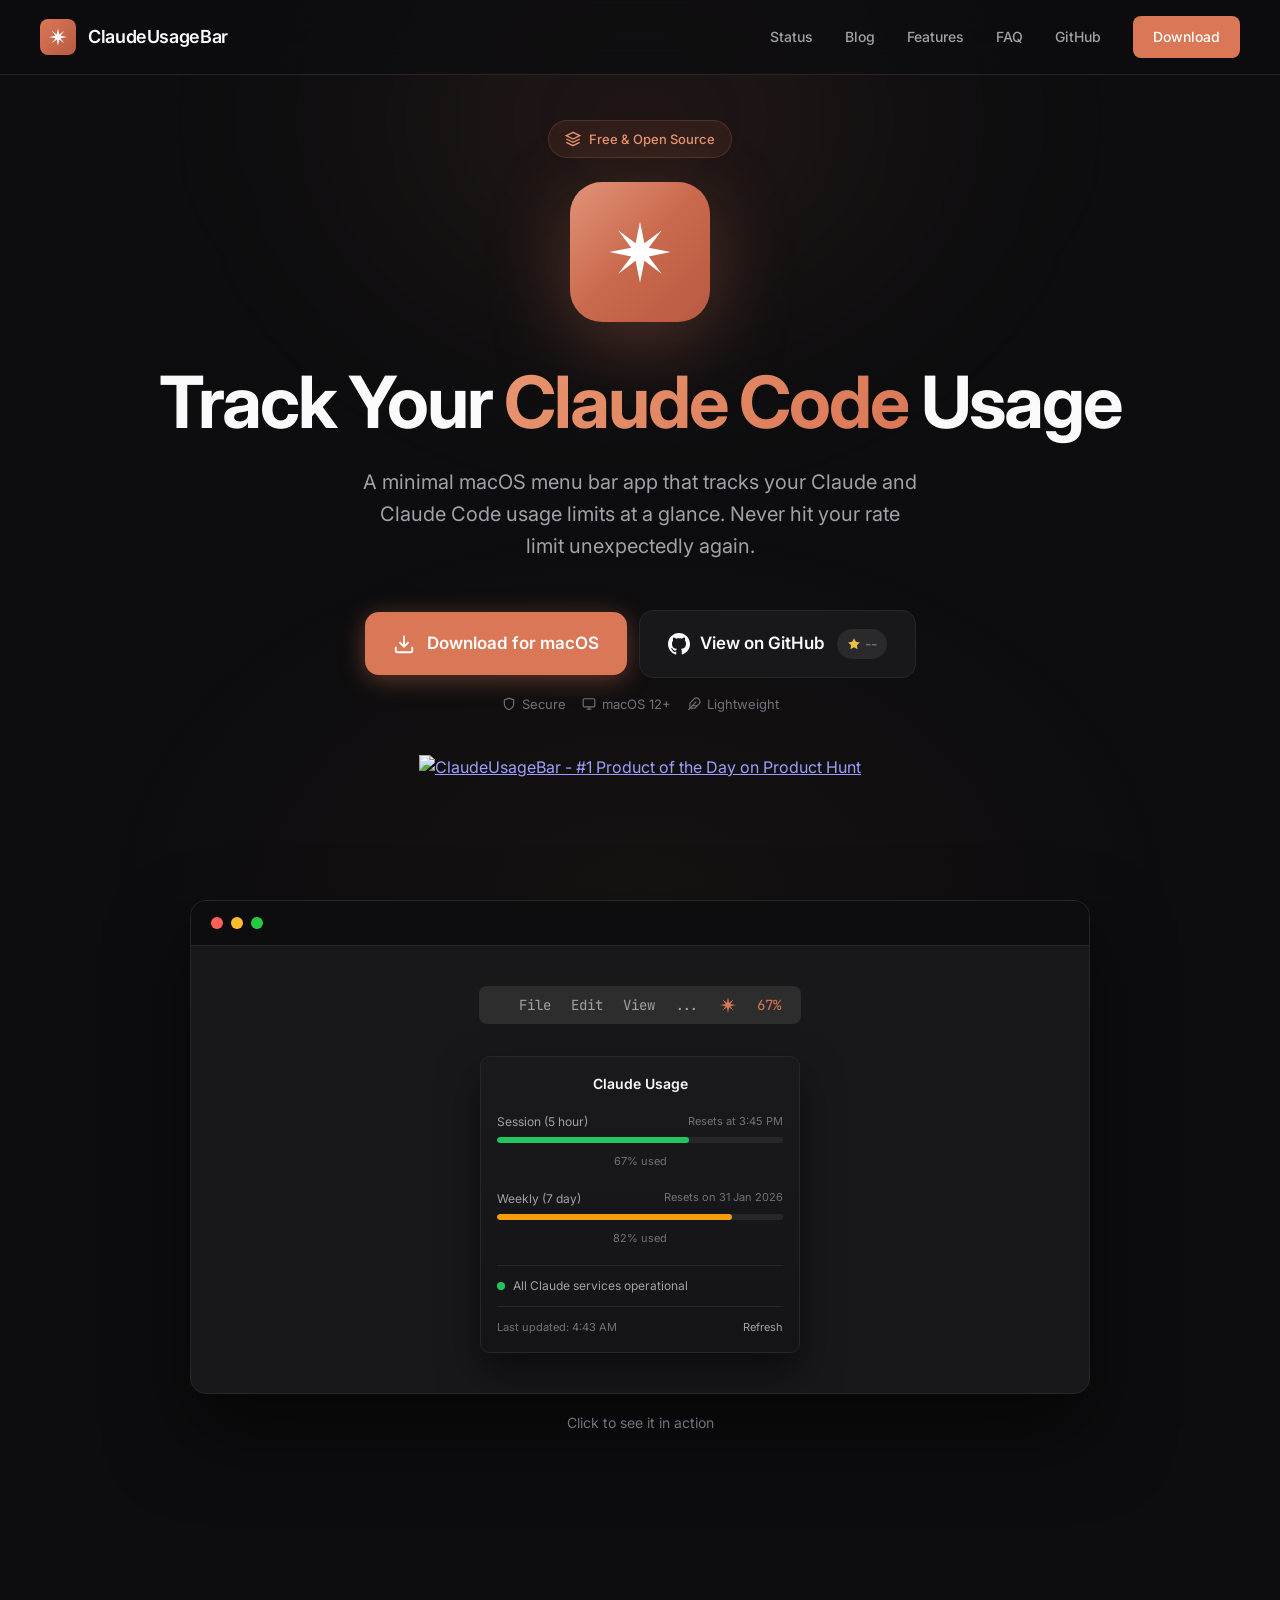
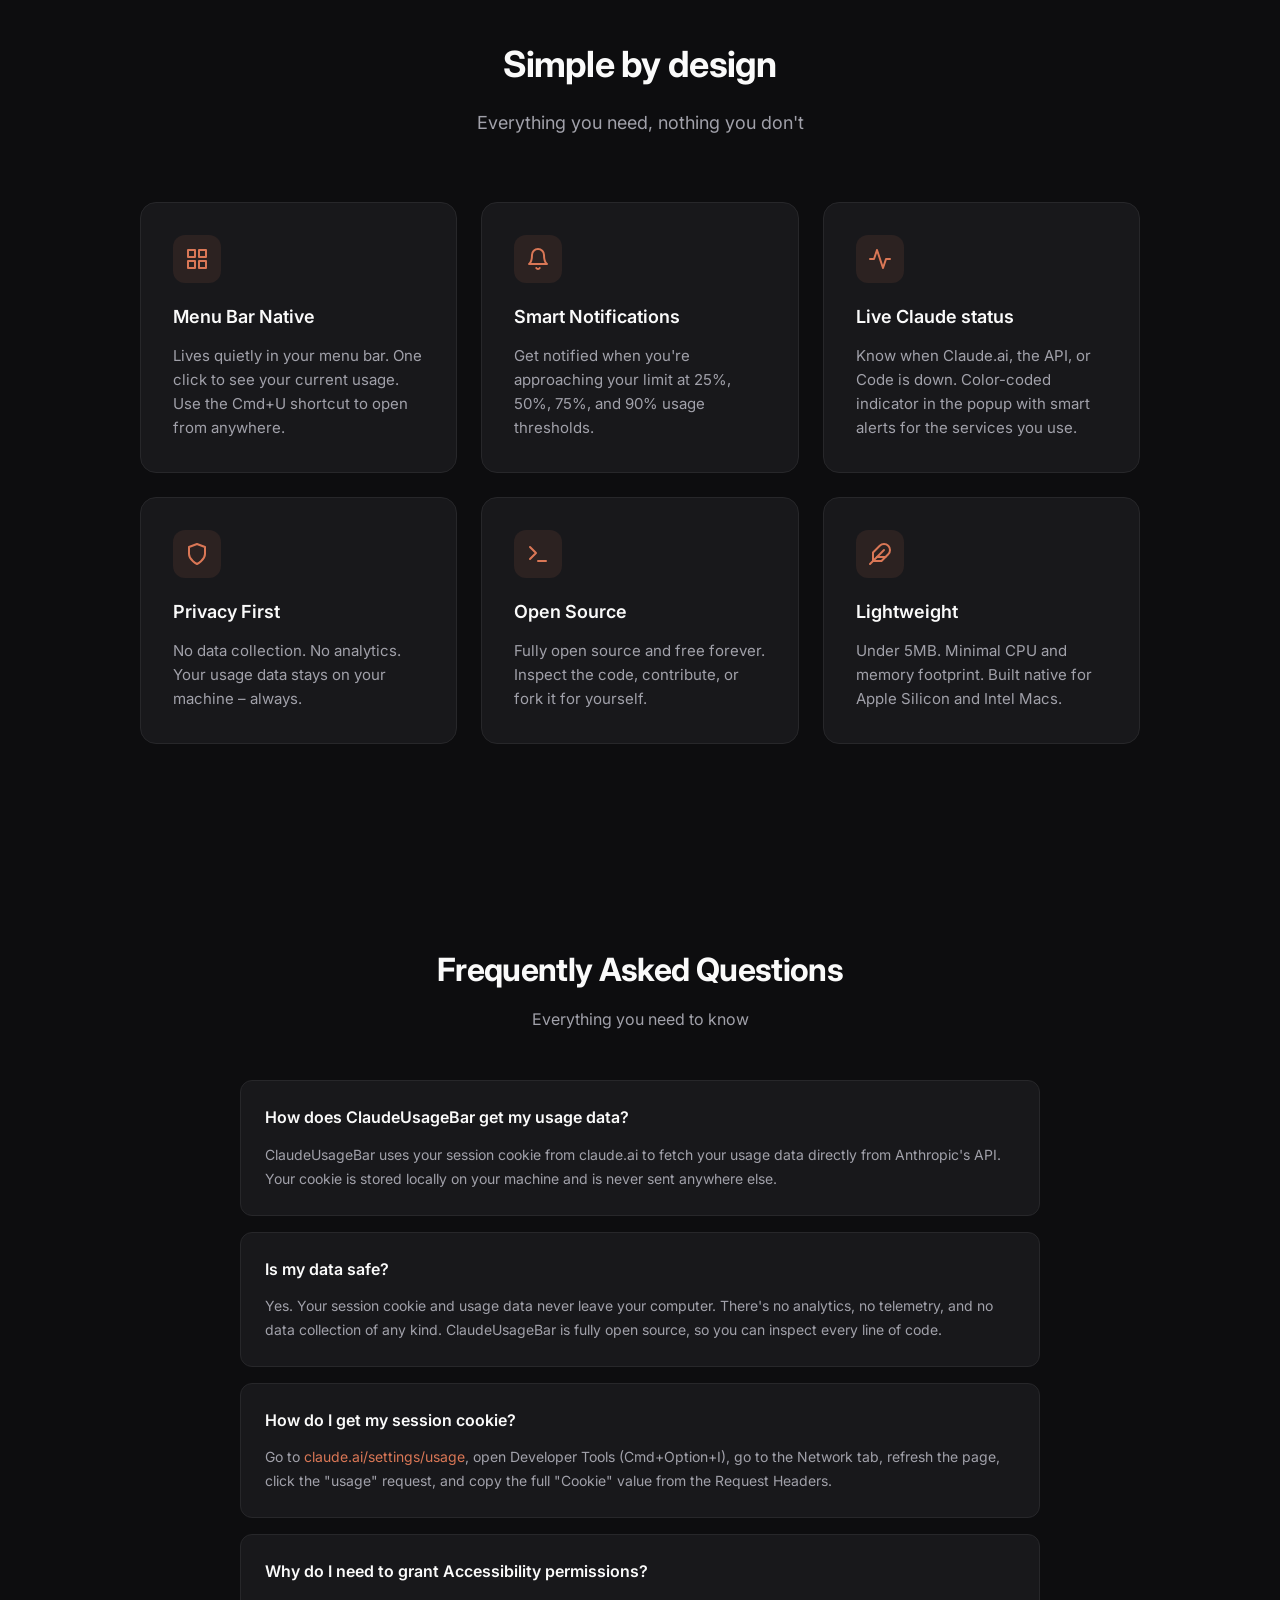
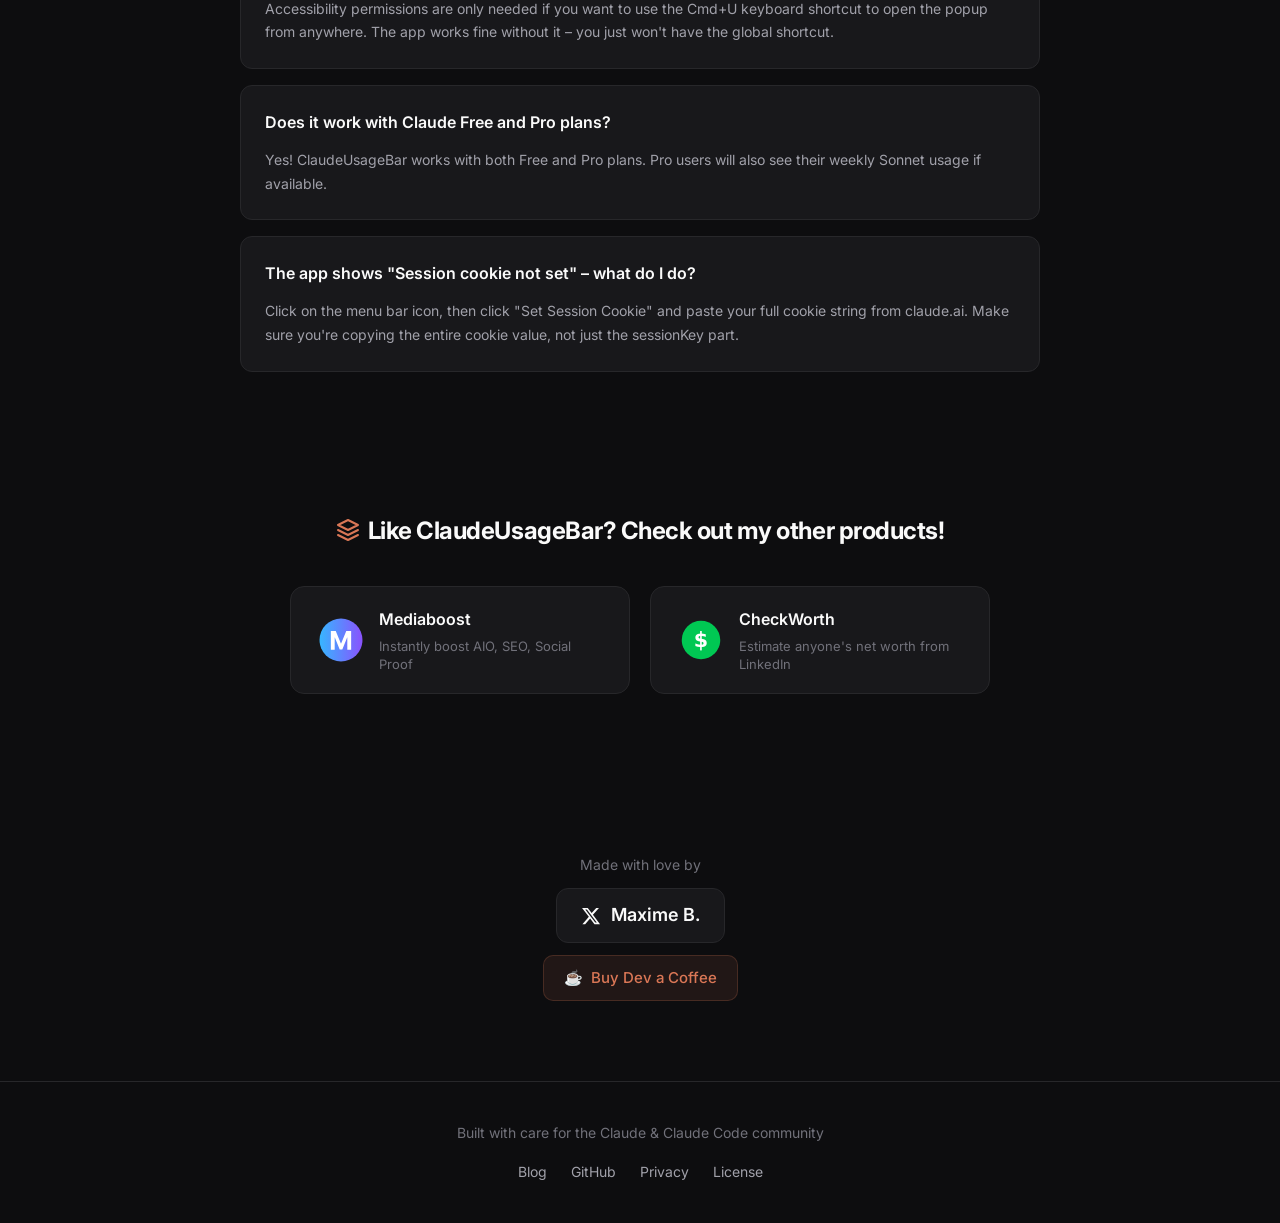
==== commit 3c6b3e22: "Add /status page: live Claude service status with per-service tracking - New page at claudeusagebar." ====
--- a/website/index.html
+++ b/website/index.html
@@ -1049,6 +1049,7 @@
         <span class="logo-text">ClaudeUsageBar</span>
       </a>
       <div class="nav-links">
+        <a href="/status">Status</a>
         <a href="/blog/">Blog</a>
         <a href="#features">Features</a>
         <a href="#faq">FAQ</a>
@@ -1065,6 +1066,7 @@
     </div>
   </nav>
   <div id="mobileMenu" class="mobile-menu">
+    <a href="/status" onclick="document.getElementById('mobileMenu').classList.remove('active')">Status</a>
     <a href="/blog/" onclick="document.getElementById('mobileMenu').classList.remove('active')">Blog</a>
     <a href="#features" onclick="document.getElementById('mobileMenu').classList.remove('active')">Features</a>
     <a href="#faq" onclick="document.getElementById('mobileMenu').classList.remove('active')">FAQ</a>
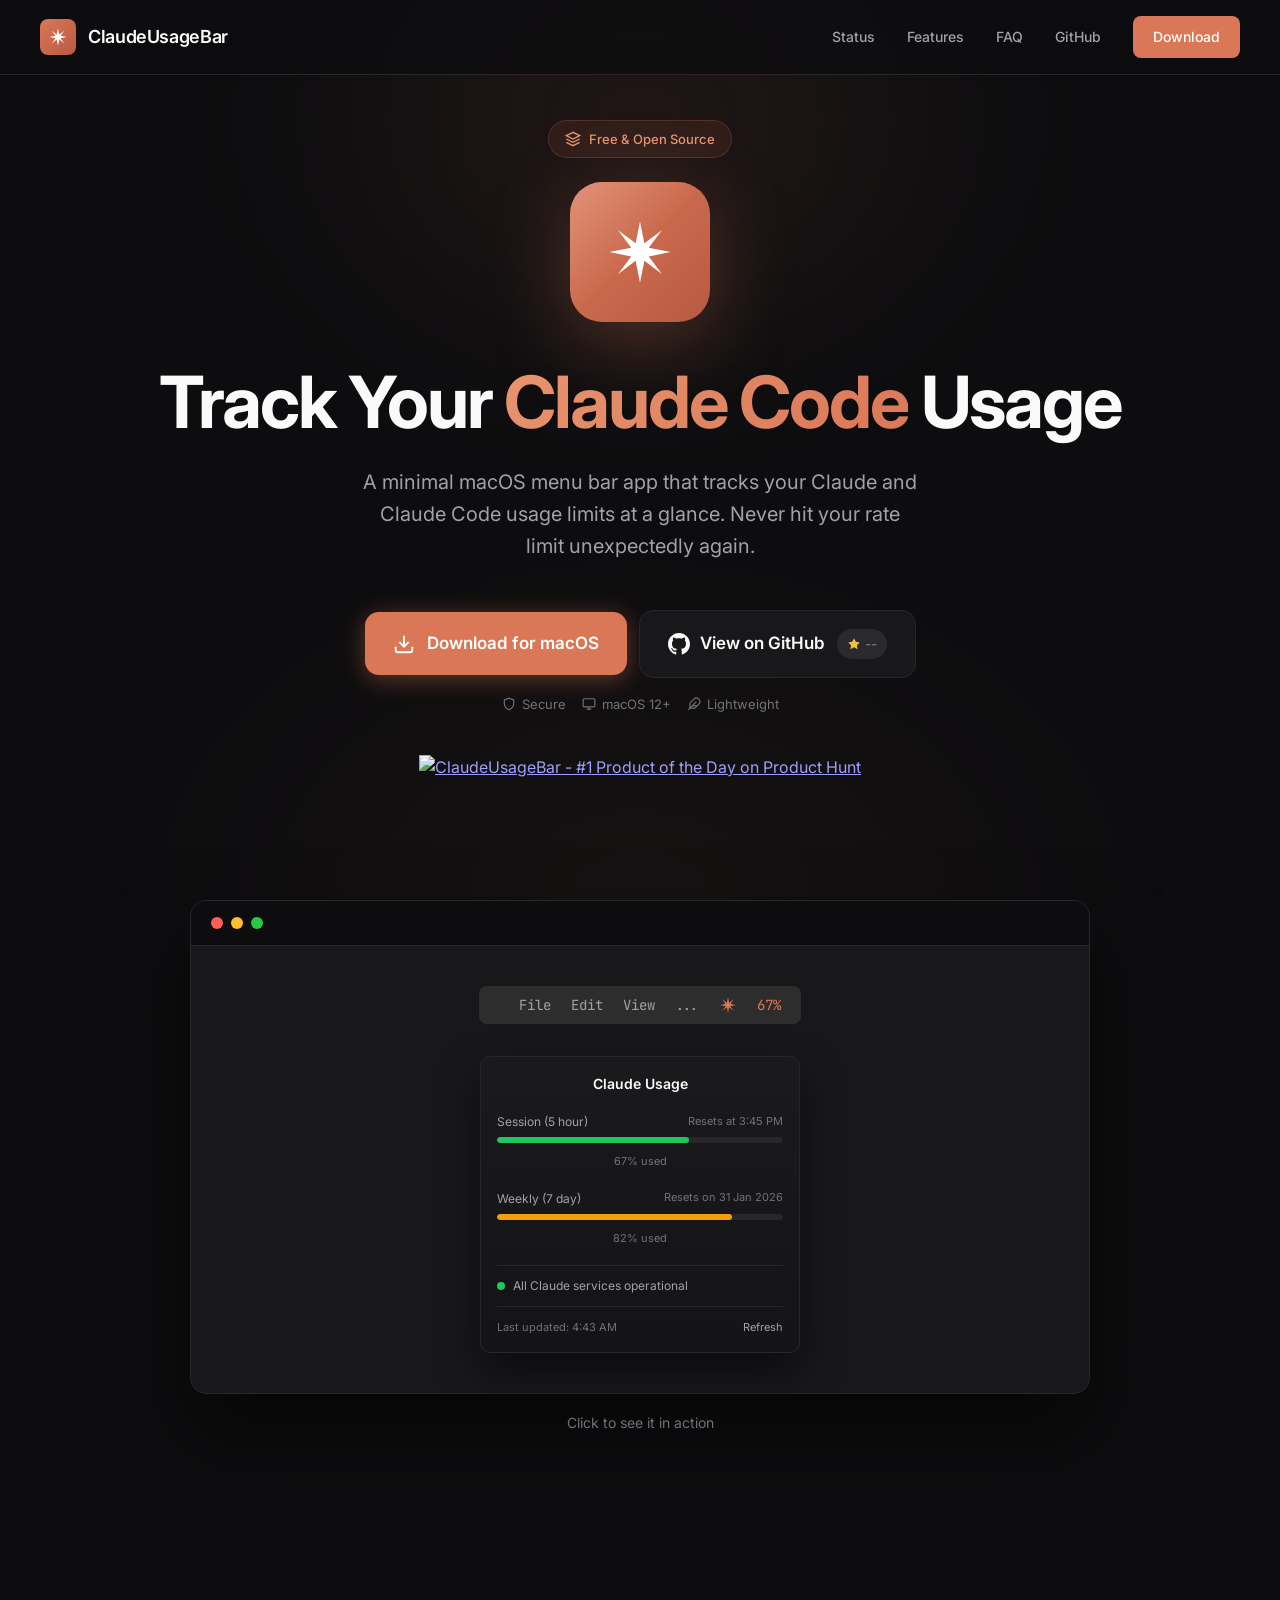
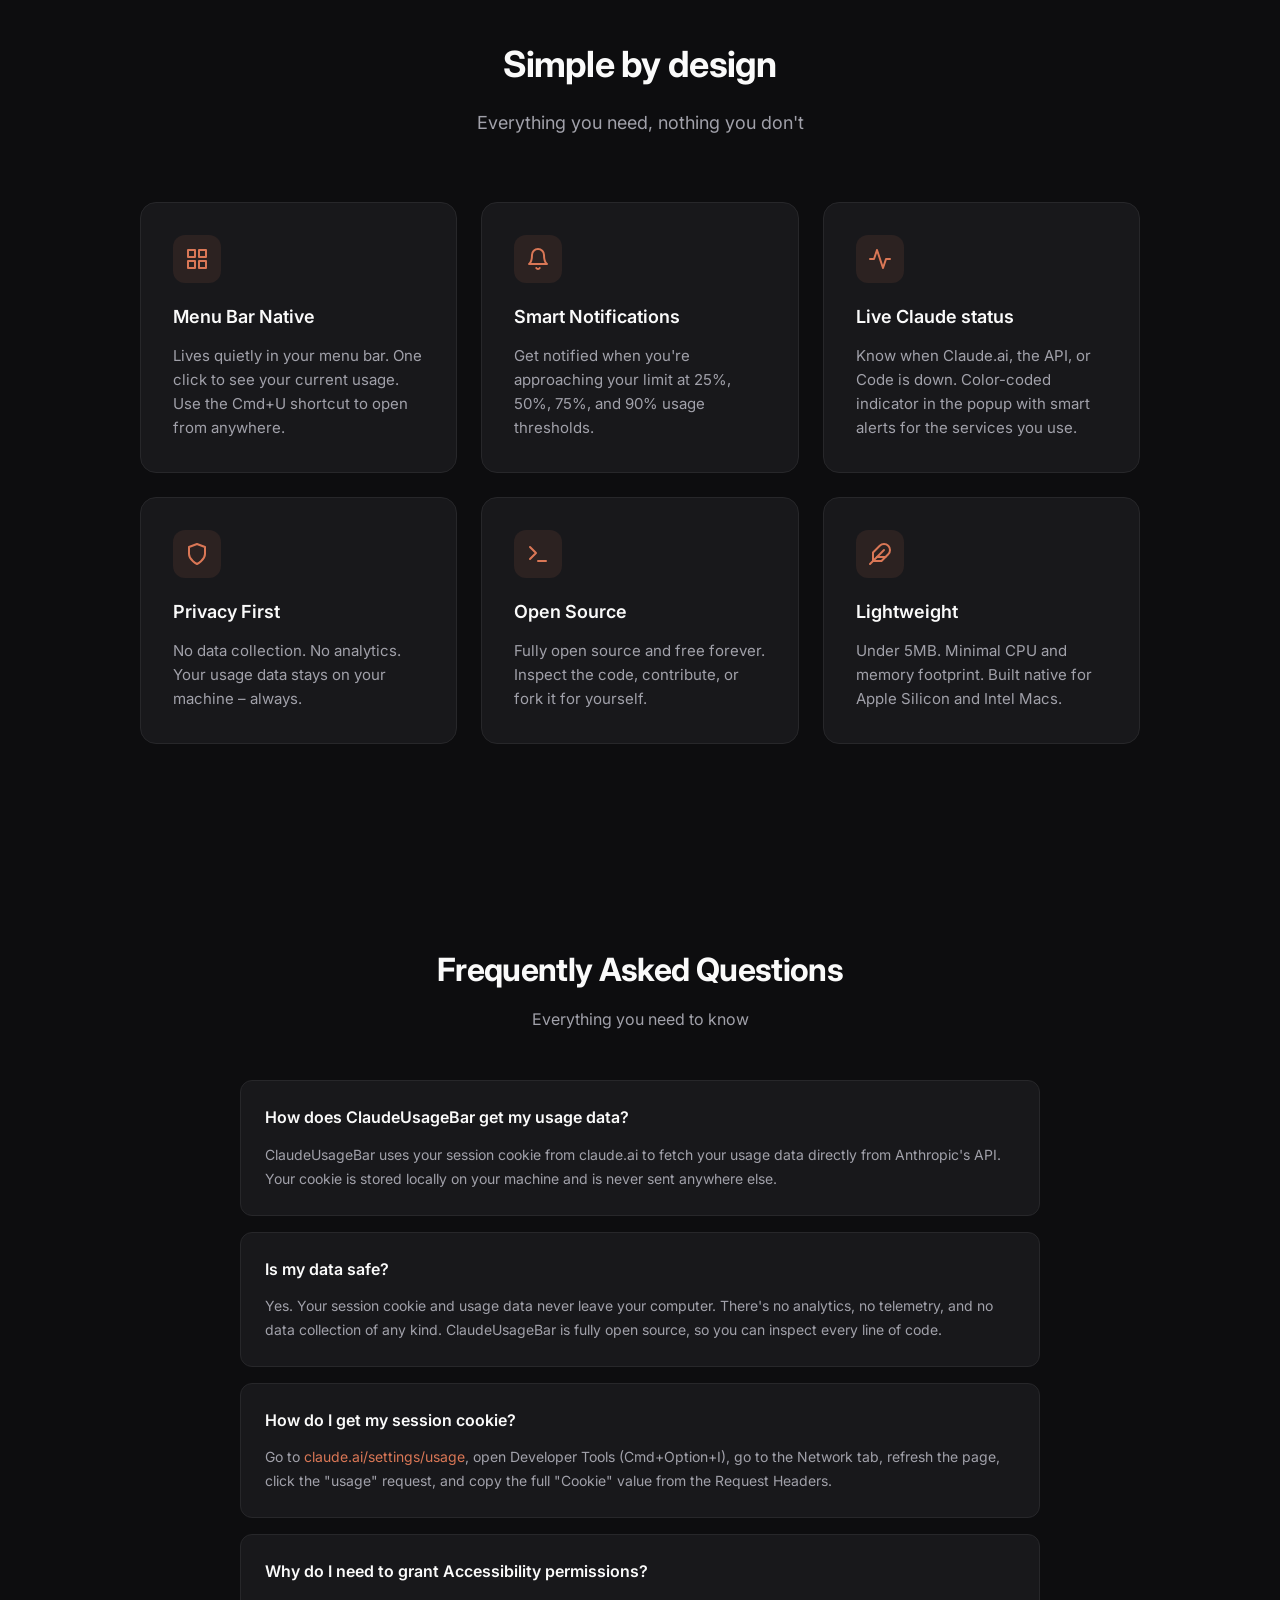
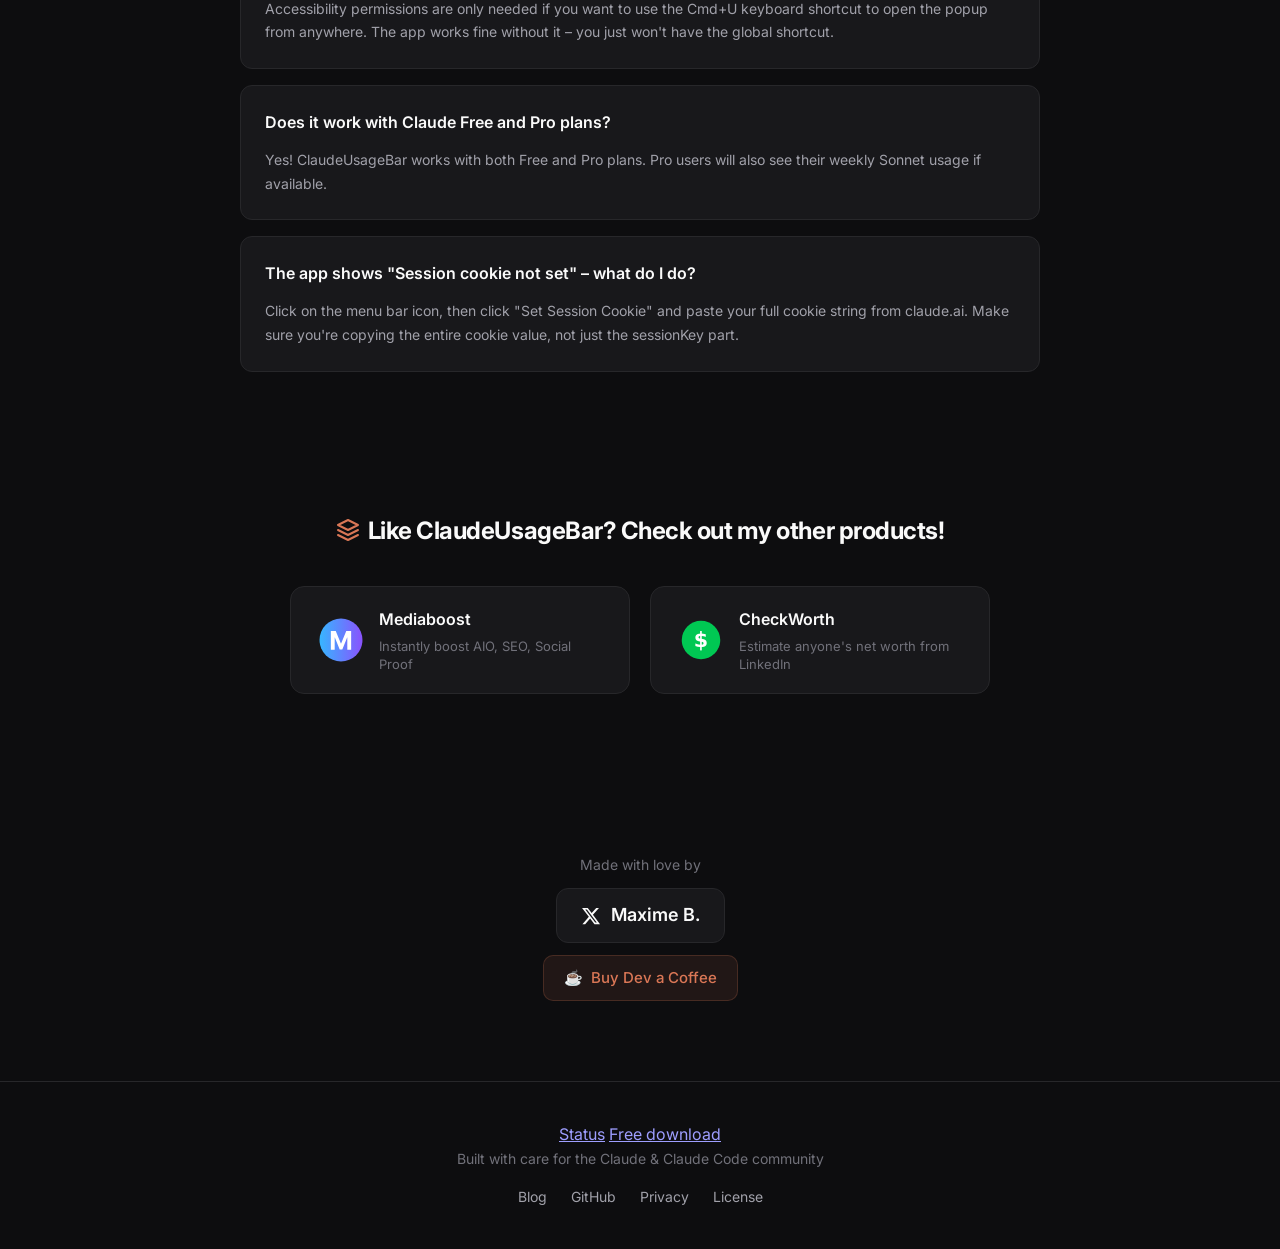
==== commit 5d3bca5e: "Site-wide: live status pill in nav + footer, Free download CTA, remove demo - Removed 'Blog' from th" ====
--- a/website/index.html
+++ b/website/index.html
@@ -1034,6 +1034,8 @@
     data-domain="claudeusagebar.com"
     src="https://datafa.st/js/script.js">
   </script>
+  <link rel="stylesheet" href="/nav-status.css">
+  <script src="/nav-status.js" defer></script>
 </head>
 <body style="background-color: #0d0d0f;">
   <div class="ambient"></div>
@@ -1049,8 +1051,7 @@
         <span class="logo-text">ClaudeUsageBar</span>
       </a>
       <div class="nav-links">
-        <a href="/status">Status</a>
-        <a href="/blog/">Blog</a>
+        <a href="/status" class="nav-status-pill loading" data-nav-status><span class="nav-status-dot loading" data-nav-status></span><span>Status</span></a>
         <a href="#features">Features</a>
         <a href="#faq">FAQ</a>
         <a href="https://github.com/Artzainnn/ClaudeUsageBar" target="_blank">GitHub</a>
@@ -1067,7 +1068,6 @@
   </nav>
   <div id="mobileMenu" class="mobile-menu">
     <a href="/status" onclick="document.getElementById('mobileMenu').classList.remove('active')">Status</a>
-    <a href="/blog/" onclick="document.getElementById('mobileMenu').classList.remove('active')">Blog</a>
     <a href="#features" onclick="document.getElementById('mobileMenu').classList.remove('active')">Features</a>
     <a href="#faq" onclick="document.getElementById('mobileMenu').classList.remove('active')">FAQ</a>
     <a href="https://github.com/Artzainnn/ClaudeUsageBar" target="_blank" data-fast-goal="view_github">GitHub</a>
@@ -1387,6 +1387,10 @@
   </section>
 
   <footer>
+    <div class="footer-cta-bar">
+      <a href="/status" class="footer-status-pill loading" data-nav-status><span class="footer-status-dot loading" data-nav-status></span><span id="footerStatusText">Status</span></a>
+      <a href="https://github.com/Artzainnn/ClaudeUsageBar/releases/latest/download/ClaudeUsageBar-Installer.dmg" class="footer-download-cta" data-fast-goal="download_macos">Free download</a>
+    </div>
     <div class="footer-content">
       <p class="footer-text">Built with care for the Claude & Claude Code community</p>
       <div class="footer-links">
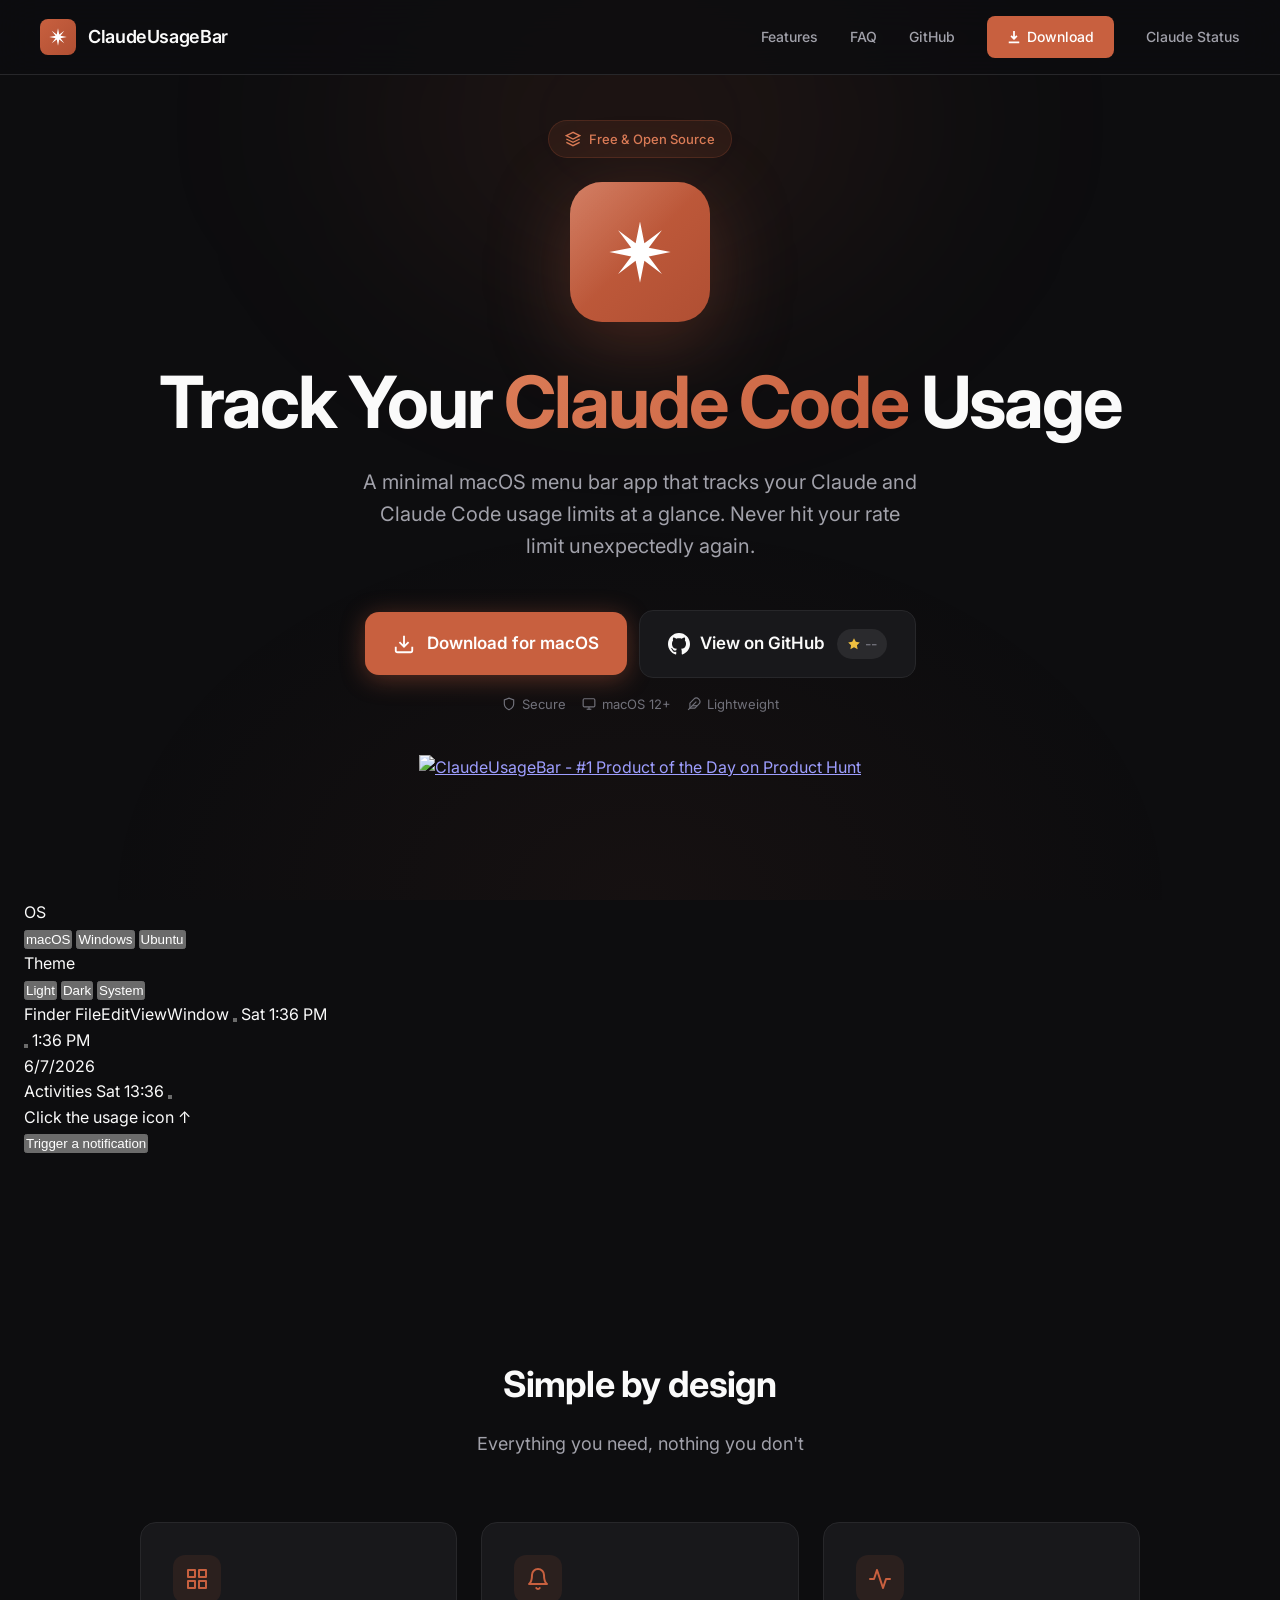
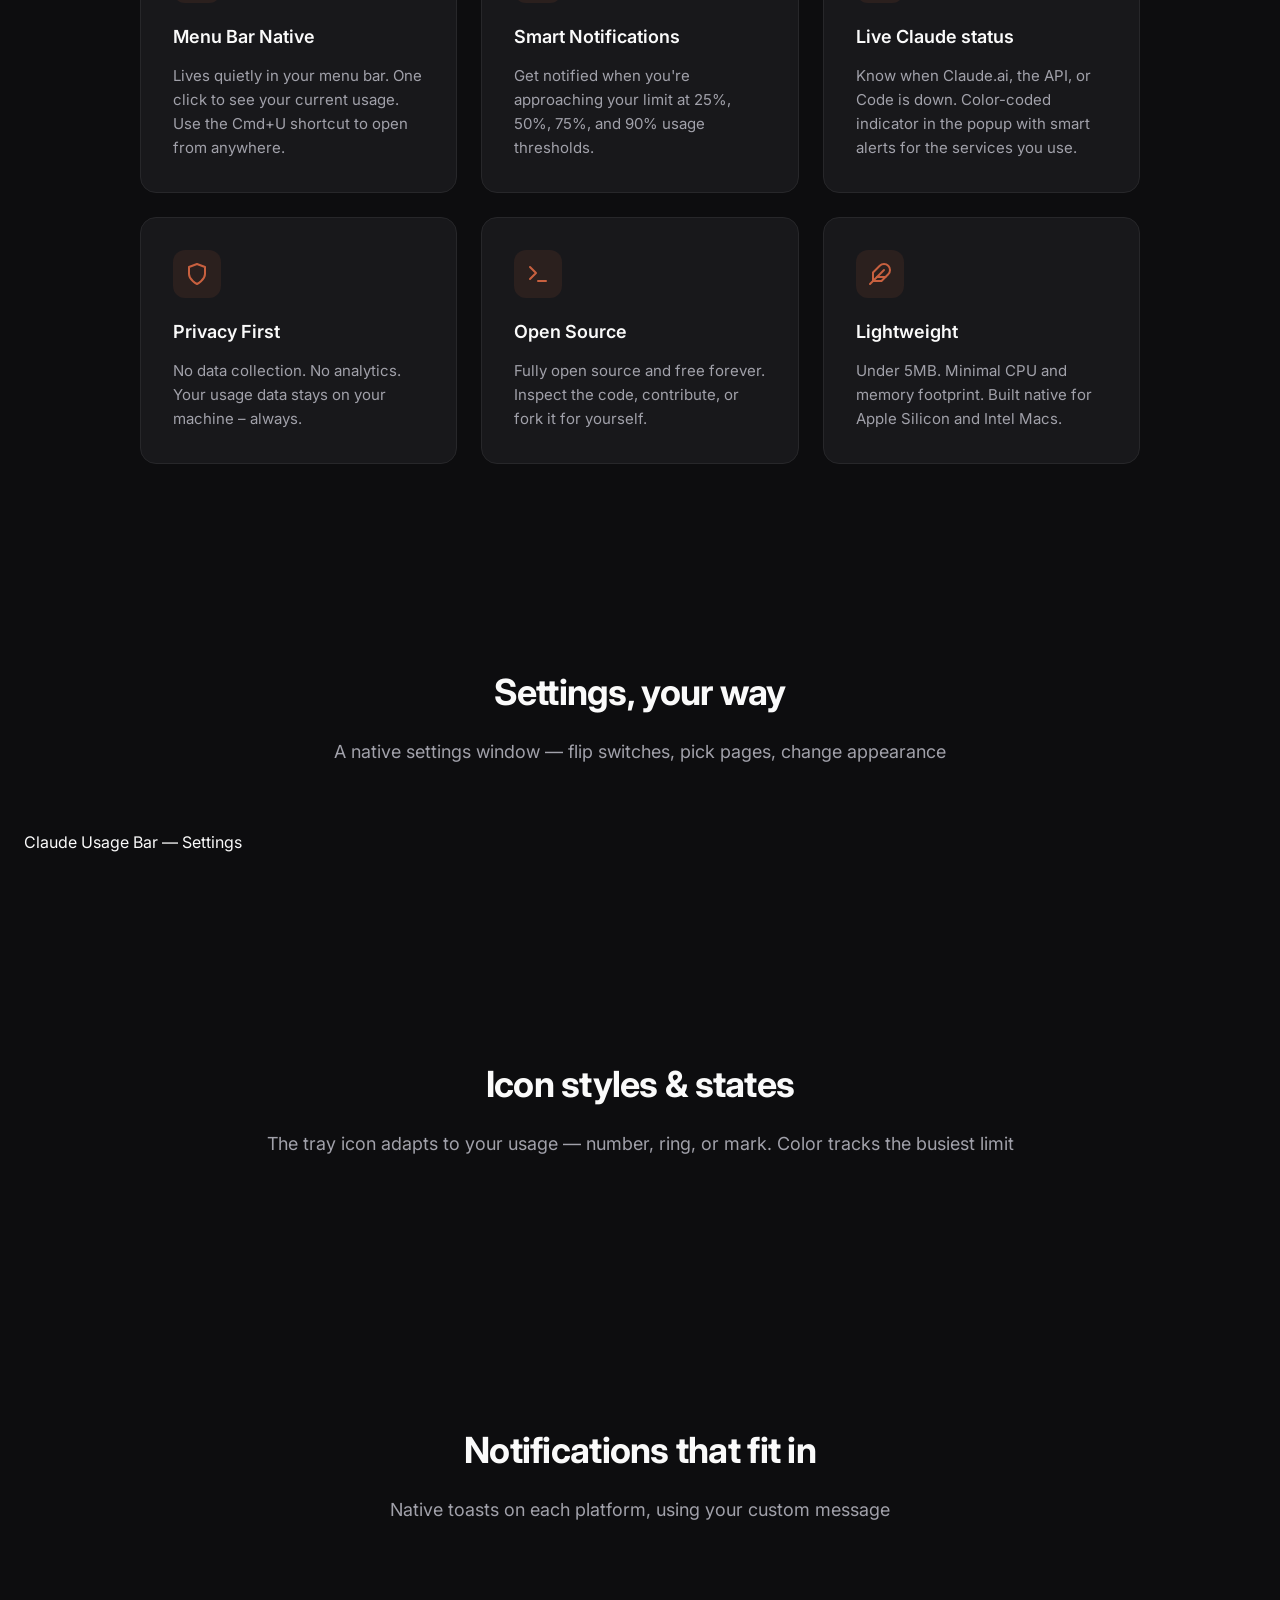
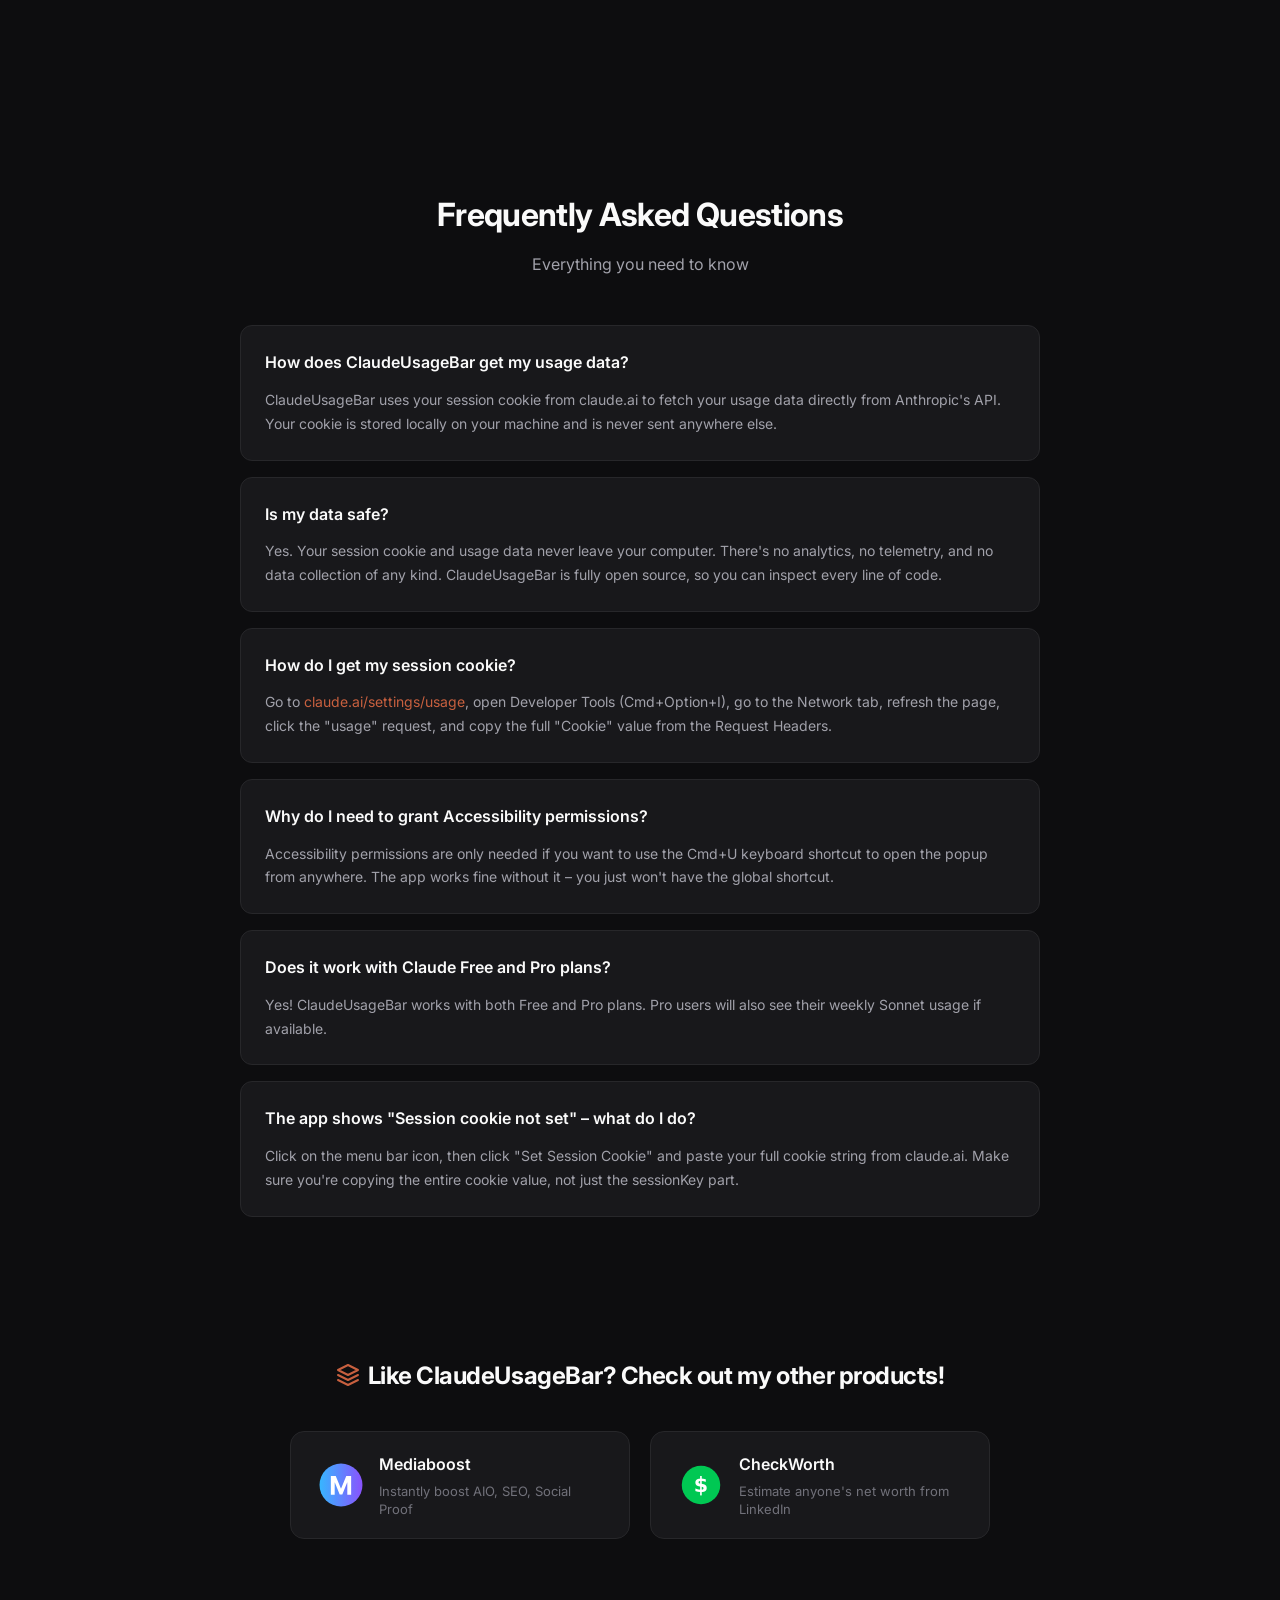
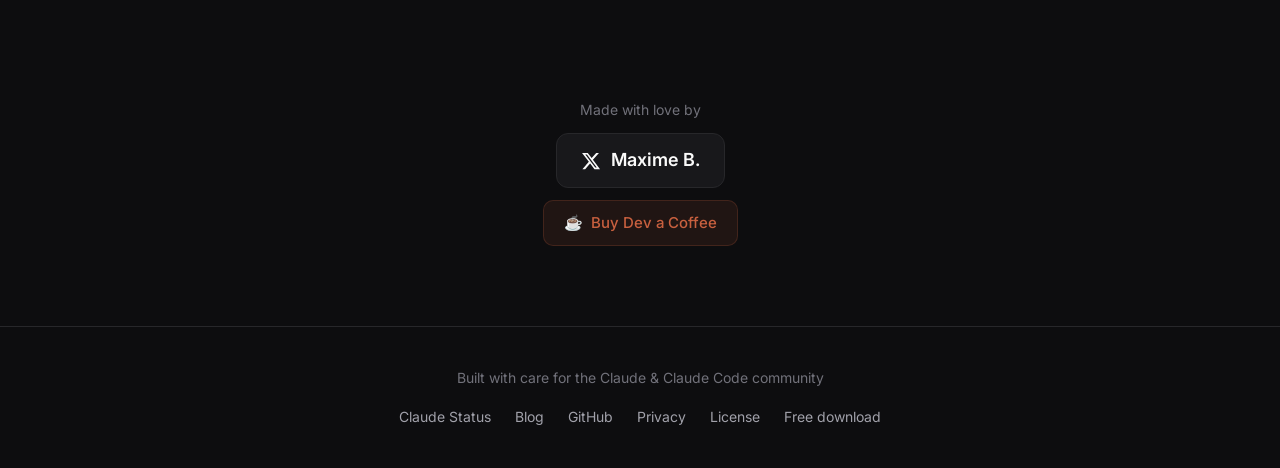
==== commit 344ef645: "Redesign landing page to the Claude Design system Re-skin website/index.html to the exported Claude " ====
--- a/website/index.html
+++ b/website/index.html
@@ -32,12 +32,12 @@
   <meta name="twitter:image:alt" content="ClaudeUsageBar - Track your Claude AI usage from the macOS menu bar">
   <link rel="preconnect" href="https://fonts.googleapis.com">
   <link rel="preconnect" href="https://fonts.gstatic.com" crossorigin>
-  <link href="https://fonts.googleapis.com/css2?family=Inter:wght@400;500;600;700&family=JetBrains+Mono:wght@500&display=swap" rel="stylesheet">
+  <link href="https://fonts.googleapis.com/css2?family=Inter:wght@400;450;500;550;600;650;700&family=JetBrains+Mono:wght@500&display=swap" rel="stylesheet">
   <style>
     :root {
-      --claude-orange: #da7756;
-      --claude-orange-dark: #b85a42;
-      --claude-orange-light: #e8956f;
+      --claude-orange: #c8603f;
+      --claude-orange-dark: #b04f33;
+      --claude-orange-light: #db7c57;
       --bg-dark: #0d0d0f;
       --bg-card: #18181b;
       --bg-card-hover: #1f1f23;
@@ -83,7 +83,7 @@
       transform: translateX(-50%);
       width: 800px;
       height: 600px;
-      background: radial-gradient(ellipse, rgba(218, 119, 86, 0.12) 0%, transparent 70%);
+      background: radial-gradient(ellipse, rgba(200, 96, 63, 0.12) 0%, transparent 70%);
       filter: blur(80px);
     }
 
@@ -94,7 +94,7 @@
       left: 0;
       right: 0;
       height: 50%;
-      background: radial-gradient(ellipse at bottom, rgba(218, 119, 86, 0.05) 0%, transparent 60%);
+      background: radial-gradient(ellipse at bottom, rgba(200, 96, 63, 0.05) 0%, transparent 60%);
     }
 
     /* Navigation */
@@ -196,8 +196,8 @@
       align-items: center;
       gap: 8px;
       padding: 8px 16px;
-      background: rgba(218, 119, 86, 0.1);
-      border: 1px solid rgba(218, 119, 86, 0.2);
+      background: rgba(200, 96, 63, 0.1);
+      border: 1px solid rgba(200, 96, 63, 0.2);
       border-radius: 100px;
       font-size: 13px;
       font-weight: 500;
@@ -216,7 +216,7 @@
       height: 140px;
       margin-bottom: 40px;
       animation: fadeInUp 0.6s ease-out 0.1s both;
-      filter: drop-shadow(0 20px 40px rgba(218, 119, 86, 0.3));
+      filter: drop-shadow(0 20px 40px rgba(200, 96, 63, 0.3));
     }
 
     .hero-icon-inner {
@@ -299,13 +299,13 @@
       font-weight: 600;
       border-radius: 14px;
       transition: all 0.3s;
-      box-shadow: 0 4px 24px rgba(218, 119, 86, 0.4);
+      box-shadow: 0 4px 24px rgba(200, 96, 63, 0.4);
     }
 
     .download-btn:hover {
       background: var(--claude-orange-light);
       transform: translateY(-2px);
-      box-shadow: 0 8px 32px rgba(218, 119, 86, 0.5);
+      box-shadow: 0 8px 32px rgba(200, 96, 63, 0.5);
     }
 
     .download-btn svg {
@@ -617,14 +617,14 @@
 
     .feature-card:hover {
       background: var(--bg-card-hover);
-      border-color: rgba(218, 119, 86, 0.3);
+      border-color: rgba(200, 96, 63, 0.3);
       transform: translateY(-4px);
     }
 
     .feature-icon {
       width: 48px;
       height: 48px;
-      background: rgba(218, 119, 86, 0.1);
+      background: rgba(200, 96, 63, 0.1);
       border-radius: 12px;
       display: flex;
       align-items: center;
@@ -738,7 +738,7 @@
 
     .creator-link:hover {
       background: var(--bg-card-hover);
-      border-color: rgba(218, 119, 86, 0.3);
+      border-color: rgba(200, 96, 63, 0.3);
       transform: translateY(-2px);
     }
 
@@ -757,15 +757,15 @@
       font-size: 15px;
       font-weight: 500;
       padding: 10px 20px;
-      background: rgba(218, 119, 86, 0.1);
-      border: 1px solid rgba(218, 119, 86, 0.2);
+      background: rgba(200, 96, 63, 0.1);
+      border: 1px solid rgba(200, 96, 63, 0.2);
       border-radius: 10px;
       transition: all 0.3s;
     }
 
     .coffee-link:hover {
-      background: rgba(218, 119, 86, 0.15);
-      border-color: rgba(218, 119, 86, 0.3);
+      background: rgba(200, 96, 63, 0.15);
+      border-color: rgba(200, 96, 63, 0.3);
       transform: translateY(-2px);
     }
 
@@ -888,7 +888,7 @@
     }
 
     .faq-item:hover {
-      border-color: rgba(218, 119, 86, 0.2);
+      border-color: rgba(200, 96, 63, 0.2);
     }
 
     .faq-question {
@@ -1035,7 +1035,9 @@
     src="https://datafa.st/js/script.js">
   </script>
   <link rel="stylesheet" href="/nav-status.css">
+  <link rel="stylesheet" href="/demo.css">
   <script src="/nav-status.js" defer></script>
+  <script src="/demo.js" defer></script>
 </head>
 <body style="background-color: #0d0d0f;">
   <div class="ambient"></div>
@@ -1051,11 +1053,11 @@
         <span class="logo-text">ClaudeUsageBar</span>
       </a>
       <div class="nav-links">
-        <a href="/status" class="nav-status-pill loading" data-nav-status><span class="nav-status-dot loading" data-nav-status></span><span>Status</span></a>
         <a href="#features">Features</a>
         <a href="#faq">FAQ</a>
         <a href="https://github.com/Artzainnn/ClaudeUsageBar" target="_blank">GitHub</a>
-        <a href="https://github.com/Artzainnn/ClaudeUsageBar/releases/latest/download/ClaudeUsageBar-Installer.dmg" class="nav-cta" data-fast-goal="download_macos">Download</a>
+        <a href="https://github.com/Artzainnn/ClaudeUsageBar/releases/latest/download/ClaudeUsageBar-Installer.dmg" class="nav-cta" data-fast-goal="download_macos"><svg class="download-icon" viewBox="0 0 16 16" width="14" height="14" fill="currentColor" style="margin-right:6px;vertical-align:-2px;"><path d="M8 11.5L4 7.5l1.4-1.4L7 7.7V1h2v6.7l1.6-1.6L12 7.5l-4 4zM2 13h12v2H2v-2z"/></svg>Download</a>
+        <a href="/status" class="nav-status-pill loading" data-nav-status><span class="nav-status-dot loading" data-nav-status></span><span>Claude Status</span></a>
       </div>
       <button class="mobile-menu-toggle" onclick="document.getElementById('mobileMenu').classList.toggle('active')">
         <svg viewBox="0 0 24 24" fill="none" stroke-width="2" stroke-linecap="round" stroke-linejoin="round">
@@ -1150,68 +1152,76 @@
   </section>
 
   <section class="screenshot-section">
-    <div class="screenshot-container">
-      <div class="screenshot">
-        <div class="screenshot-header">
-          <span class="screenshot-dot red"></span>
-          <span class="screenshot-dot yellow"></span>
-          <span class="screenshot-dot green"></span>
-        </div>
-        <div class="screenshot-content">
-          <div class="menu-bar-demo">
-            <div class="menu-bar">
-              <span class="menu-item"></span>
-              <span class="menu-item">File</span>
-              <span class="menu-item">Edit</span>
-              <span class="menu-item">View</span>
-              <span class="menu-item">...</span>
-              <span class="menu-icon">
-                <svg viewBox="0 0 16 16" fill="none" xmlns="http://www.w3.org/2000/svg">
-                  <path d="M8 1L9 6L13 3L10 7L15 8L10 9L13 13L9 10L8 15L7 10L3 13L6 9L1 8L6 7L3 3L7 6L8 1Z" fill="#da7756"/>
-                </svg>
-              </span>
-              <span class="menu-item" style="color: var(--claude-orange);">67%</span>
-            </div>
-            <div class="usage-popup" id="usagePopup">
-              <div class="usage-popup-title">Claude Usage</div>
-
-              <div class="usage-section">
-                <div class="usage-section-header">
-                  <span class="usage-section-label">Session (5 hour)</span>
-                  <span class="usage-section-reset" id="sessionReset">Resets at 3:45 PM</span>
-                </div>
-                <div class="usage-progress">
-                  <div class="usage-progress-bar green" id="sessionBar" style="width: 67%;"></div>
-                </div>
-                <span class="usage-section-percent" id="sessionPercent">67% used</span>
-              </div>
-
-              <div class="usage-section">
-                <div class="usage-section-header">
-                  <span class="usage-section-label">Weekly (7 day)</span>
-                  <span class="usage-section-reset" id="weeklyReset">Resets on 31 Jan 2026</span>
-                </div>
-                <div class="usage-progress">
-                  <div class="usage-progress-bar" id="weeklyBar" style="width: 82%;"></div>
-                </div>
-                <span class="usage-section-percent" id="weeklyPercent">82% used</span>
-              </div>
-
-              <div class="usage-status-row" id="statusRow">
-                <span class="usage-status-dot green" id="statusDot"></span>
-                <span id="statusLabel">All Claude services operational</span>
-              </div>
-
-              <div class="usage-popup-footer">
-                <span id="lastUpdated">Last updated: 11:22 AM</span>
-                <span class="usage-popup-refresh" id="refreshBtn" onclick="refreshUsage()">Refresh</span>
-              </div>
-            </div>
+    <div class="demo" id="usageDemo" data-theme="dark" data-platform="mac" data-accent="warm">
+      <div class="demo-controls">
+        <div class="tb-group">
+          <span class="tb-label">OS</span>
+          <div class="seg" id="platformSeg" role="group" aria-label="Platform">
+            <button data-platform="mac" aria-pressed="true">macOS</button>
+            <button data-platform="win" aria-pressed="false">Windows</button>
+            <button data-platform="ubuntu" aria-pressed="false">Ubuntu</button>
           </div>
         </div>
-      </div>
-      <div style="text-align: center; margin-top: 16px;">
-        <a href="javascript:void(0)" onclick="refreshUsage()" style="color: var(--text-muted); font-size: 14px; text-decoration: none; cursor: pointer; transition: color 0.2s;" onmouseover="this.style.color='var(--claude-orange)'" onmouseout="this.style.color='var(--text-muted)'">Click to see it in action</a>
+        <div class="tb-group">
+          <span class="tb-label">Theme</span>
+          <div class="seg" id="themeSeg" role="group" aria-label="Theme">
+            <button data-theme="light" aria-pressed="false">Light</button>
+            <button data-theme="dark" aria-pressed="true">Dark</button>
+            <button data-theme="system" aria-pressed="false">System</button>
+          </div>
+        </div>
+      </div>
+
+      <div class="desktop" id="desktop">
+        <div class="wallpaper"></div>
+
+        <div class="menubar">
+          <span class="mb-apple"></span>
+          <span class="mb-app">Finder</span>
+          <span class="mb-menus"><span>File</span><span>Edit</span><span>View</span><span>Window</span></span>
+          <span class="mb-right">
+            <button class="tray-btn" data-tray="1"></button>
+            <span class="mb-ico" data-ico="battery"></span>
+            <span class="mb-ico" data-ico="wifi"></span>
+            <span class="mb-ico" data-ico="search"></span>
+            <span class="mb-ico" data-ico="control"></span>
+            <span class="mb-clock">Sat 1:36 PM</span>
+          </span>
+        </div>
+
+        <div class="taskbar">
+          <div class="tk-center">
+            <span class="tk-app" data-ico="winlogo"></span>
+            <span class="tk-app" data-ico="search"></span>
+            <span class="tk-app" data-ico="files"></span>
+          </div>
+          <div class="tk-tray">
+            <button class="tray-btn" data-tray="1"></button>
+            <span class="mb-ico" data-ico="wifi"></span>
+            <span class="mb-ico" data-ico="volume"></span>
+            <span class="mb-ico" data-ico="battery"></span>
+            <span class="tk-clock">1:36 PM<br />6/7/2026</span>
+          </div>
+        </div>
+
+        <div class="gnomebar">
+          <span class="gn-activities">Activities</span>
+          <span class="gn-clock">Sat 13:36</span>
+          <span class="gn-right">
+            <button class="tray-btn" data-tray="1"></button>
+            <span class="mb-ico" data-ico="wifi"></span>
+            <span class="mb-ico" data-ico="volume"></span>
+            <span class="mb-ico" data-ico="power"></span>
+          </span>
+        </div>
+
+        <div class="click-hint">Click the usage icon ↑</div>
+
+        <div class="popover" id="popover"></div>
+
+        <div class="live-toast" id="liveToast"></div>
+
+        <button class="notif-trigger" id="notifTrigger" data-ico="bell">Trigger a notification</button>
       </div>
     </div>
   </section>
@@ -1289,6 +1299,46 @@
         <h3>Lightweight</h3>
         <p>Under 5MB. Minimal CPU and memory footprint. Built native for Apple Silicon and Intel Macs.</p>
       </div>
+    </div>
+  </section>
+
+  <section class="features" id="settings">
+    <div class="features-header">
+      <h2>Settings, your way</h2>
+      <p>A native settings window — flip switches, pick pages, change appearance</p>
+    </div>
+    <div class="demo" data-theme="dark" data-platform="mac" data-accent="warm">
+      <div class="win">
+        <div class="titlebar">
+          <div class="tl-dots"><i class="r"></i><i class="y"></i><i class="g"></i></div>
+          <span class="tl-title">Claude Usage Bar — Settings</span>
+          <div class="tl-winctl"><span data-ico="min"></span><span data-ico="max"></span><span data-ico="close"></span></div>
+        </div>
+        <div class="win-body">
+          <div class="sidebar" id="settingsNav"></div>
+          <div class="panel" id="settingsPanel"></div>
+        </div>
+      </div>
+    </div>
+  </section>
+
+  <section class="features" id="tray-icons">
+    <div class="features-header">
+      <h2>Icon styles &amp; states</h2>
+      <p>The tray icon adapts to your usage — number, ring, or mark. Color tracks the busiest limit</p>
+    </div>
+    <div class="demo" data-theme="dark" data-platform="mac" data-accent="warm">
+      <div class="gal-grid" id="galGrid"></div>
+    </div>
+  </section>
+
+  <section class="features" id="notifications">
+    <div class="features-header">
+      <h2>Notifications that fit in</h2>
+      <p>Native toasts on each platform, using your custom message</p>
+    </div>
+    <div class="demo" data-theme="dark" data-platform="mac" data-accent="warm">
+      <div class="notif-stack" id="notifStack"></div>
     </div>
   </section>
 
@@ -1386,95 +1436,20 @@
     </div>
   </section>
 
-  <footer>
-    <div class="footer-cta-bar">
-      <a href="/status" class="footer-status-pill loading" data-nav-status><span class="footer-status-dot loading" data-nav-status></span><span id="footerStatusText">Status</span></a>
-      <a href="https://github.com/Artzainnn/ClaudeUsageBar/releases/latest/download/ClaudeUsageBar-Installer.dmg" class="footer-download-cta" data-fast-goal="download_macos">Free download</a>
-    </div>
-    <div class="footer-content">
+  <footer><div class="footer-content">
       <p class="footer-text">Built with care for the Claude & Claude Code community</p>
       <div class="footer-links">
+        <a href="/status" class="footer-status-pill loading" data-nav-status><span class="footer-status-dot loading" data-nav-status></span><span>Claude Status</span></a>
         <a href="/blog/">Blog</a>
         <a href="https://github.com/Artzainnn/ClaudeUsageBar" target="_blank">GitHub</a>
         <a href="https://github.com/Artzainnn/ClaudeUsageBar#-features" target="_blank">Privacy</a>
         <a href="https://github.com/Artzainnn/ClaudeUsageBar/blob/main/LICENSE" target="_blank">License</a>
+        <a href="https://github.com/Artzainnn/ClaudeUsageBar/releases/latest/download/ClaudeUsageBar-Installer.dmg" class="footer-cta-link" data-fast-goal="download_macos">Free download</a>
       </div>
     </div>
   </footer>
 
   <script>
-    // Update last updated time to user's current time
-    function updateLastUpdatedTime() {
-      const now = new Date();
-      const timeStr = now.toLocaleTimeString('en-US', { hour: 'numeric', minute: '2-digit', hour12: true });
-      document.getElementById('lastUpdated').textContent = 'Last updated: ' + timeStr;
-    }
-
-    // Generate random usage data
-    function refreshUsage() {
-      const sessionPercent = Math.floor(Math.random() * 85) + 5; // 5-90%
-      const weeklyPercent = Math.floor(Math.random() * 85) + 10; // 10-95%
-
-      // Update session
-      const sessionBar = document.getElementById('sessionBar');
-      sessionBar.style.width = sessionPercent + '%';
-      sessionBar.className = 'usage-progress-bar ' + (sessionPercent < 70 ? 'green' : sessionPercent < 90 ? 'orange' : 'red');
-      document.getElementById('sessionPercent').textContent = sessionPercent + '% used';
-
-      // Update weekly
-      const weeklyBar = document.getElementById('weeklyBar');
-      weeklyBar.style.width = weeklyPercent + '%';
-      weeklyBar.className = 'usage-progress-bar ' + (weeklyPercent < 70 ? 'green' : weeklyPercent < 90 ? 'orange' : 'red');
-      document.getElementById('weeklyPercent').textContent = weeklyPercent + '% used';
-
-      // Update menu bar percentage display
-      const menuPercent = document.querySelector('.menu-item[style]');
-      if (menuPercent) menuPercent.textContent = sessionPercent + '%';
-
-      // Randomize Claude service status: 50% green, 35% orange, 15% red
-      const statusDot = document.getElementById('statusDot');
-      const statusLabel = document.getElementById('statusLabel');
-      if (statusDot && statusLabel) {
-        const roll = Math.random();
-        let color, text;
-        if (roll < 0.50) {
-          color = 'green';
-          text = 'All Claude services operational';
-        } else if (roll < 0.85) {
-          color = 'orange';
-          text = 'Claude API: degraded performance';
-        } else {
-          color = 'red';
-          text = 'Multiple service outages';
-        }
-        statusDot.className = 'usage-status-dot ' + color;
-        statusLabel.textContent = text;
-      }
-
-      // Update last updated time
-      updateLastUpdatedTime();
-    }
-
-    // Toggle usage popup with Cmd+U
-    function toggleUsagePopup() {
-      const popup = document.getElementById('usagePopup');
-      if (popup.style.display === 'none') {
-        popup.style.display = 'block';
-        updateLastUpdatedTime();
-      } else {
-        popup.style.display = 'none';
-      }
-    }
-
-    // Listen for Cmd+U keyboard shortcut
-    document.addEventListener('keydown', function(e) {
-      if ((e.metaKey || e.ctrlKey) && e.key === 'u') {
-        e.preventDefault();
-        toggleUsagePopup();
-      }
-    });
-
-    // Fetch GitHub star count
     function fetchStarCount() {
       fetch('https://api.github.com/repos/Artzainnn/ClaudeUsageBar')
         .then(r => r.json())
@@ -1486,15 +1461,7 @@
         .catch(() => {});
     }
 
-    // Initialize on page load
-    document.addEventListener('DOMContentLoaded', function() {
-      updateLastUpdatedTime();
-      fetchStarCount();
-
-      // Set initial weekly bar color
-      const weeklyBar = document.getElementById('weeklyBar');
-      weeklyBar.className = 'usage-progress-bar orange';
-    });
+    document.addEventListener('DOMContentLoaded', fetchStarCount);
   </script>
 </body>
 </html>
